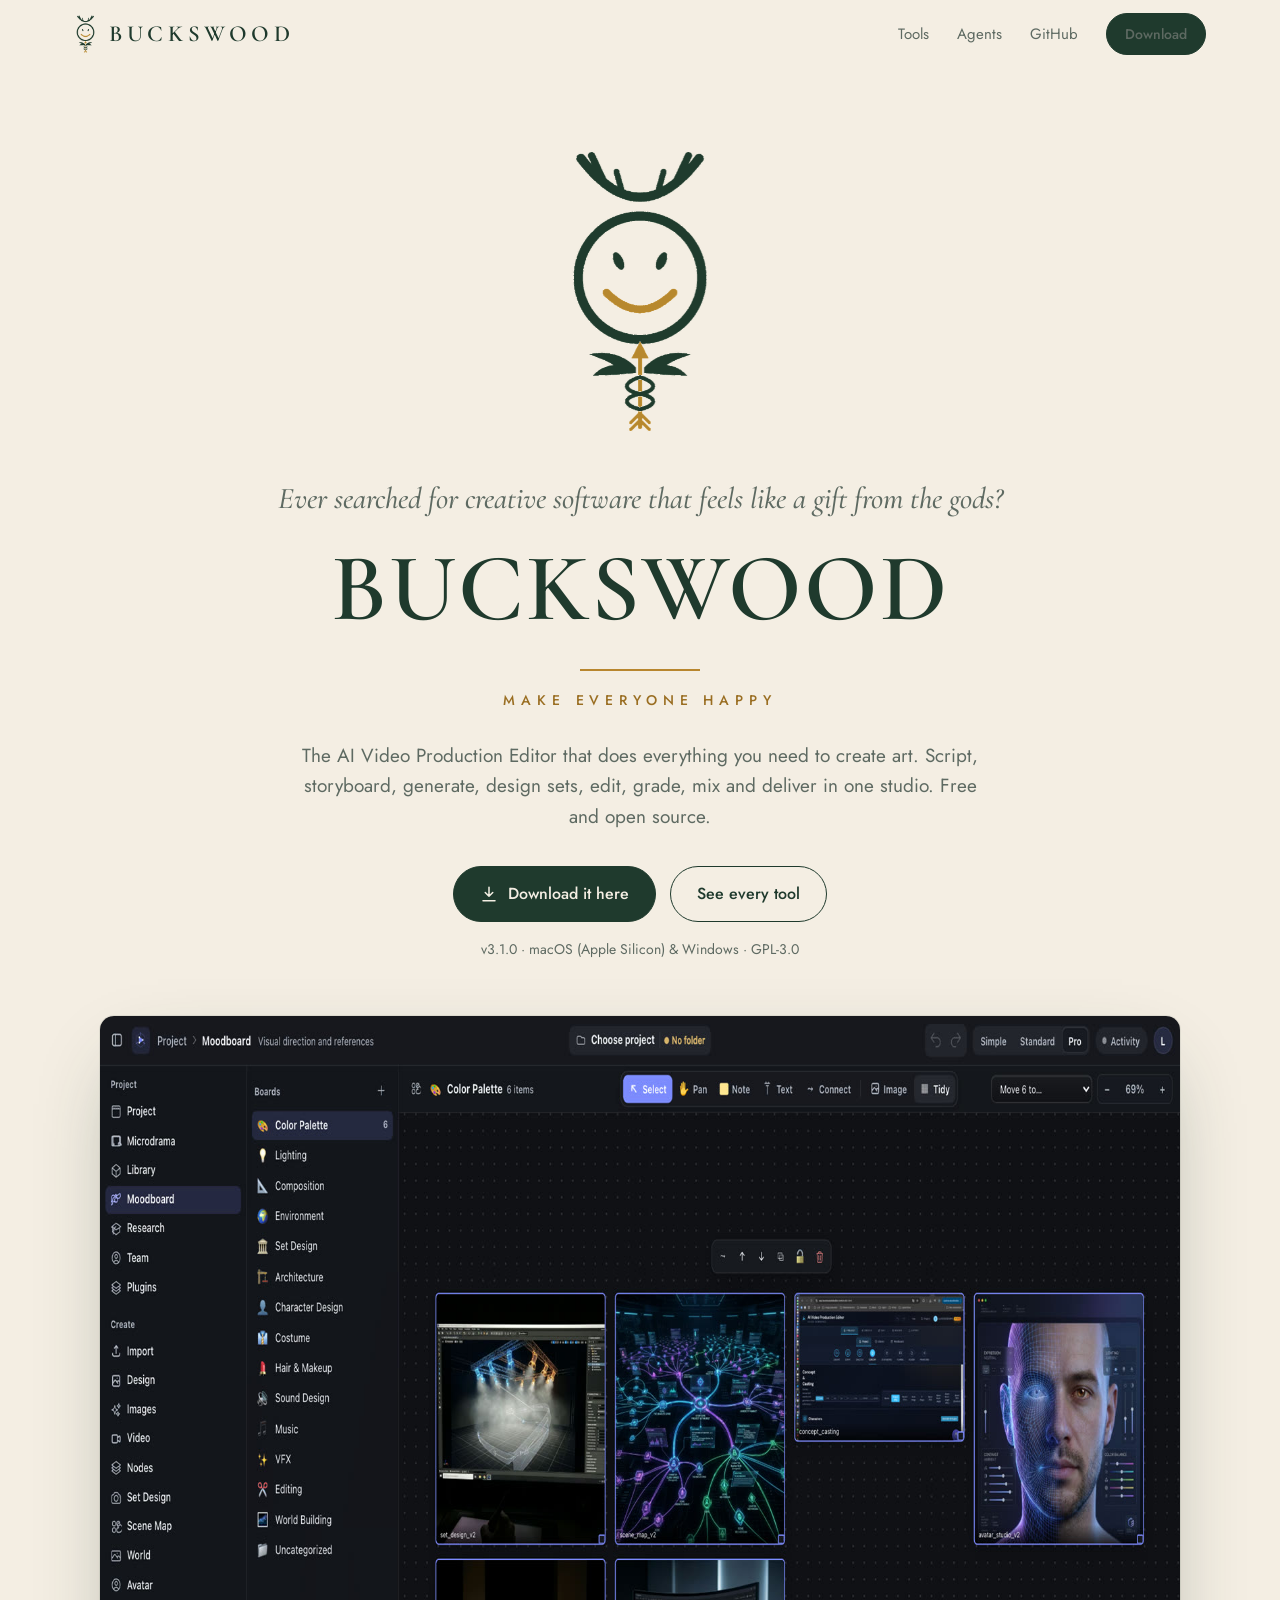
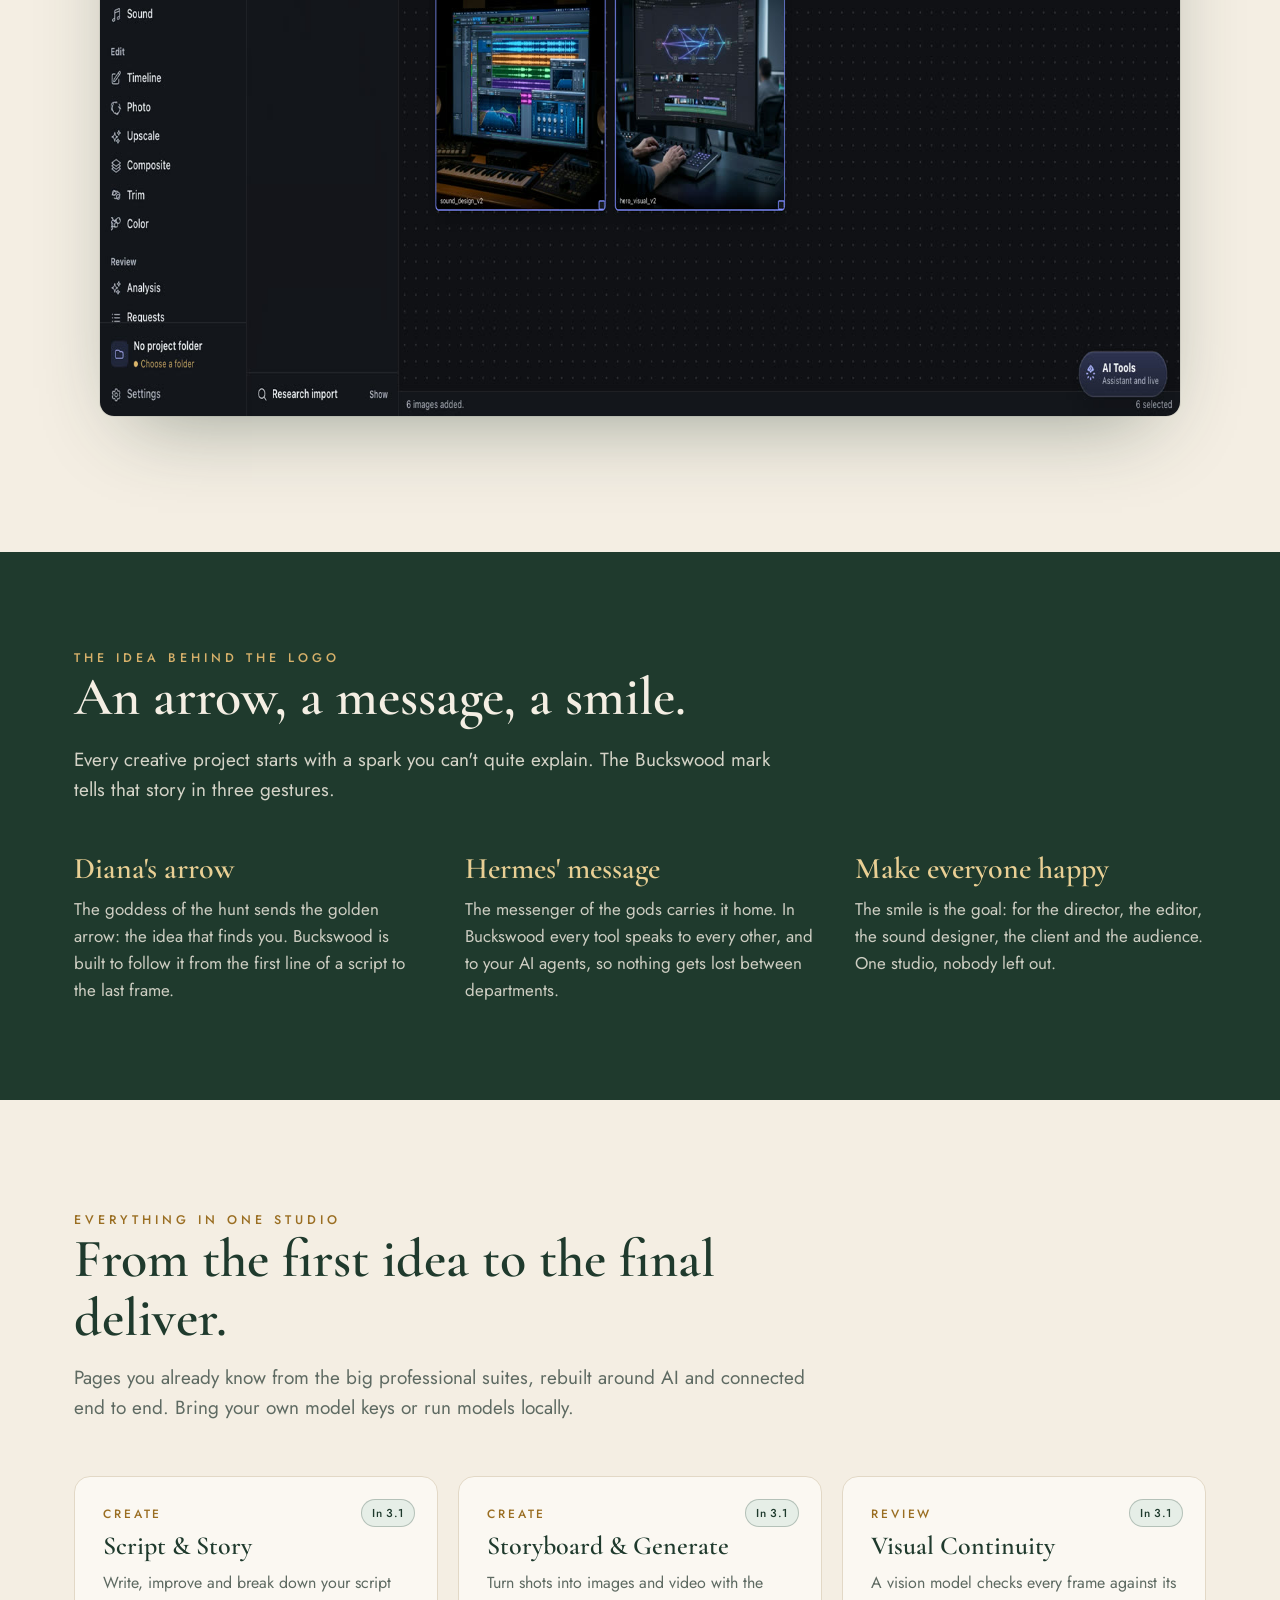
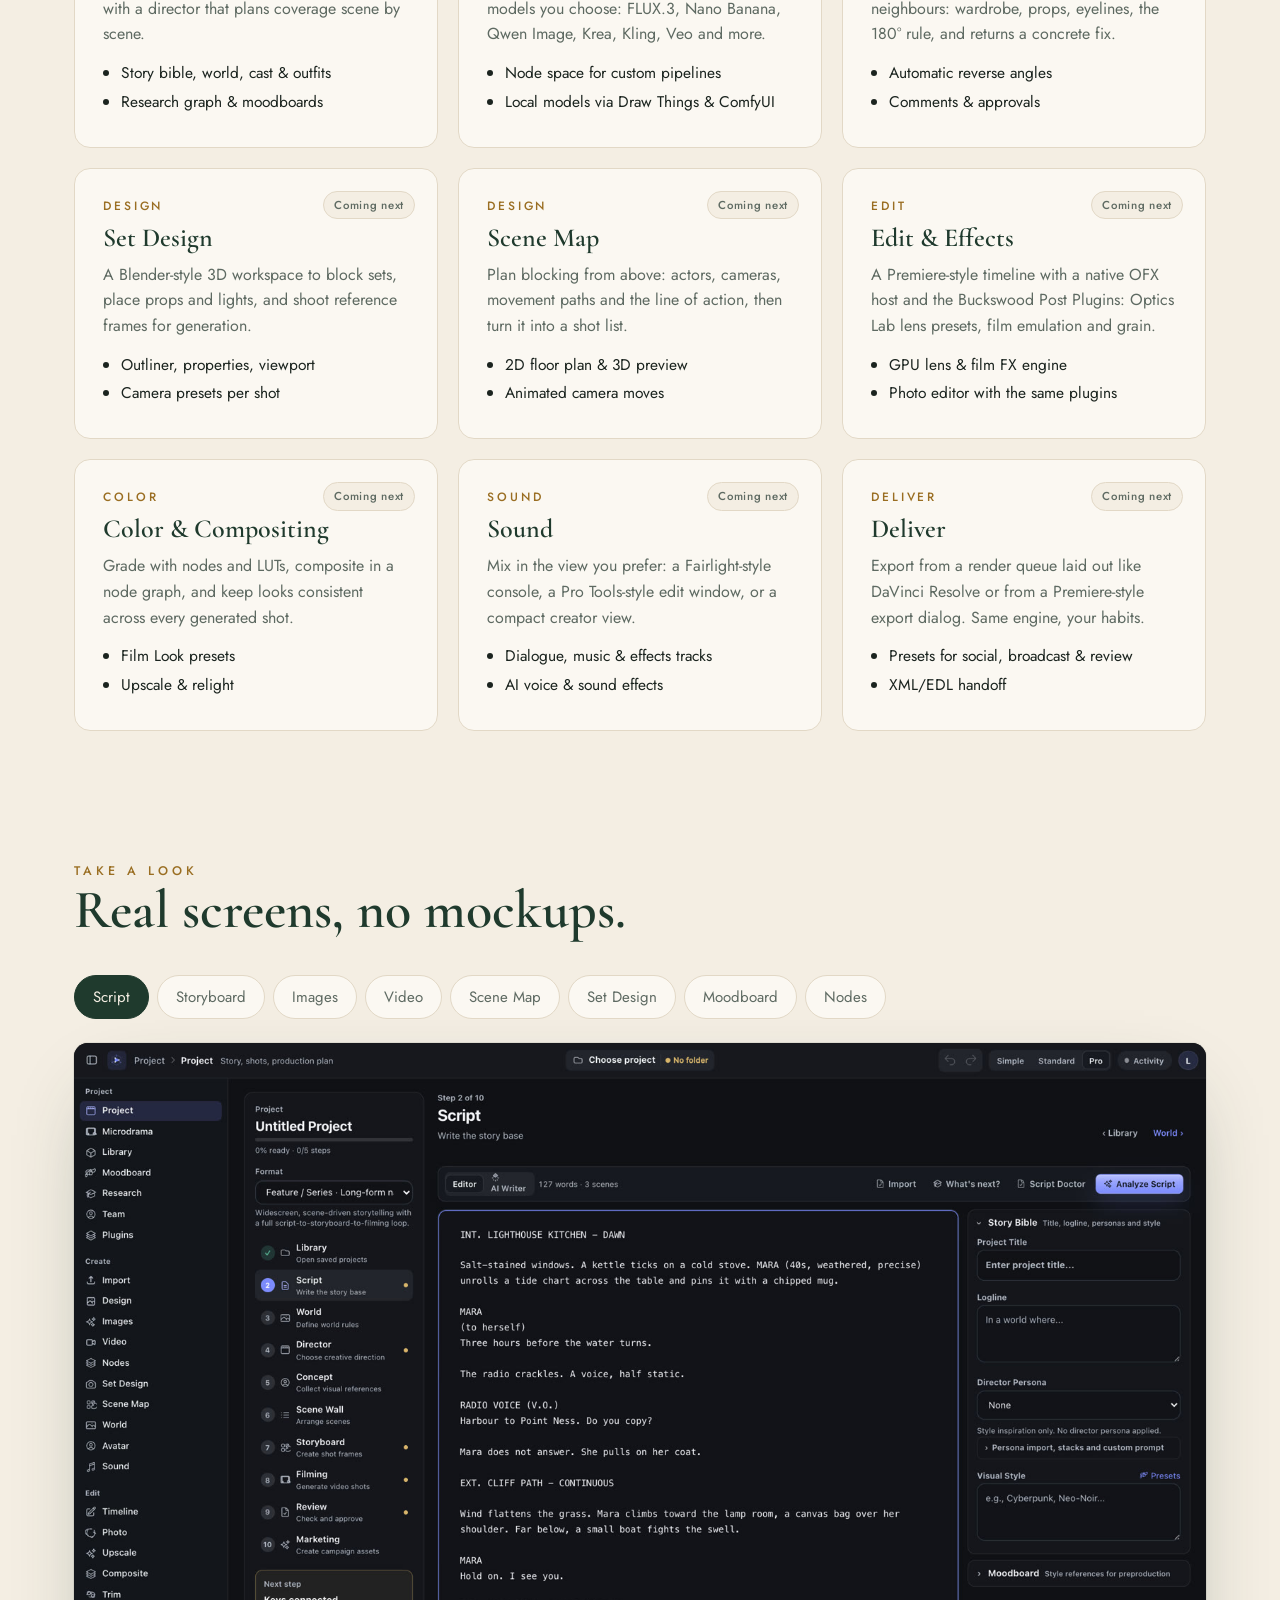
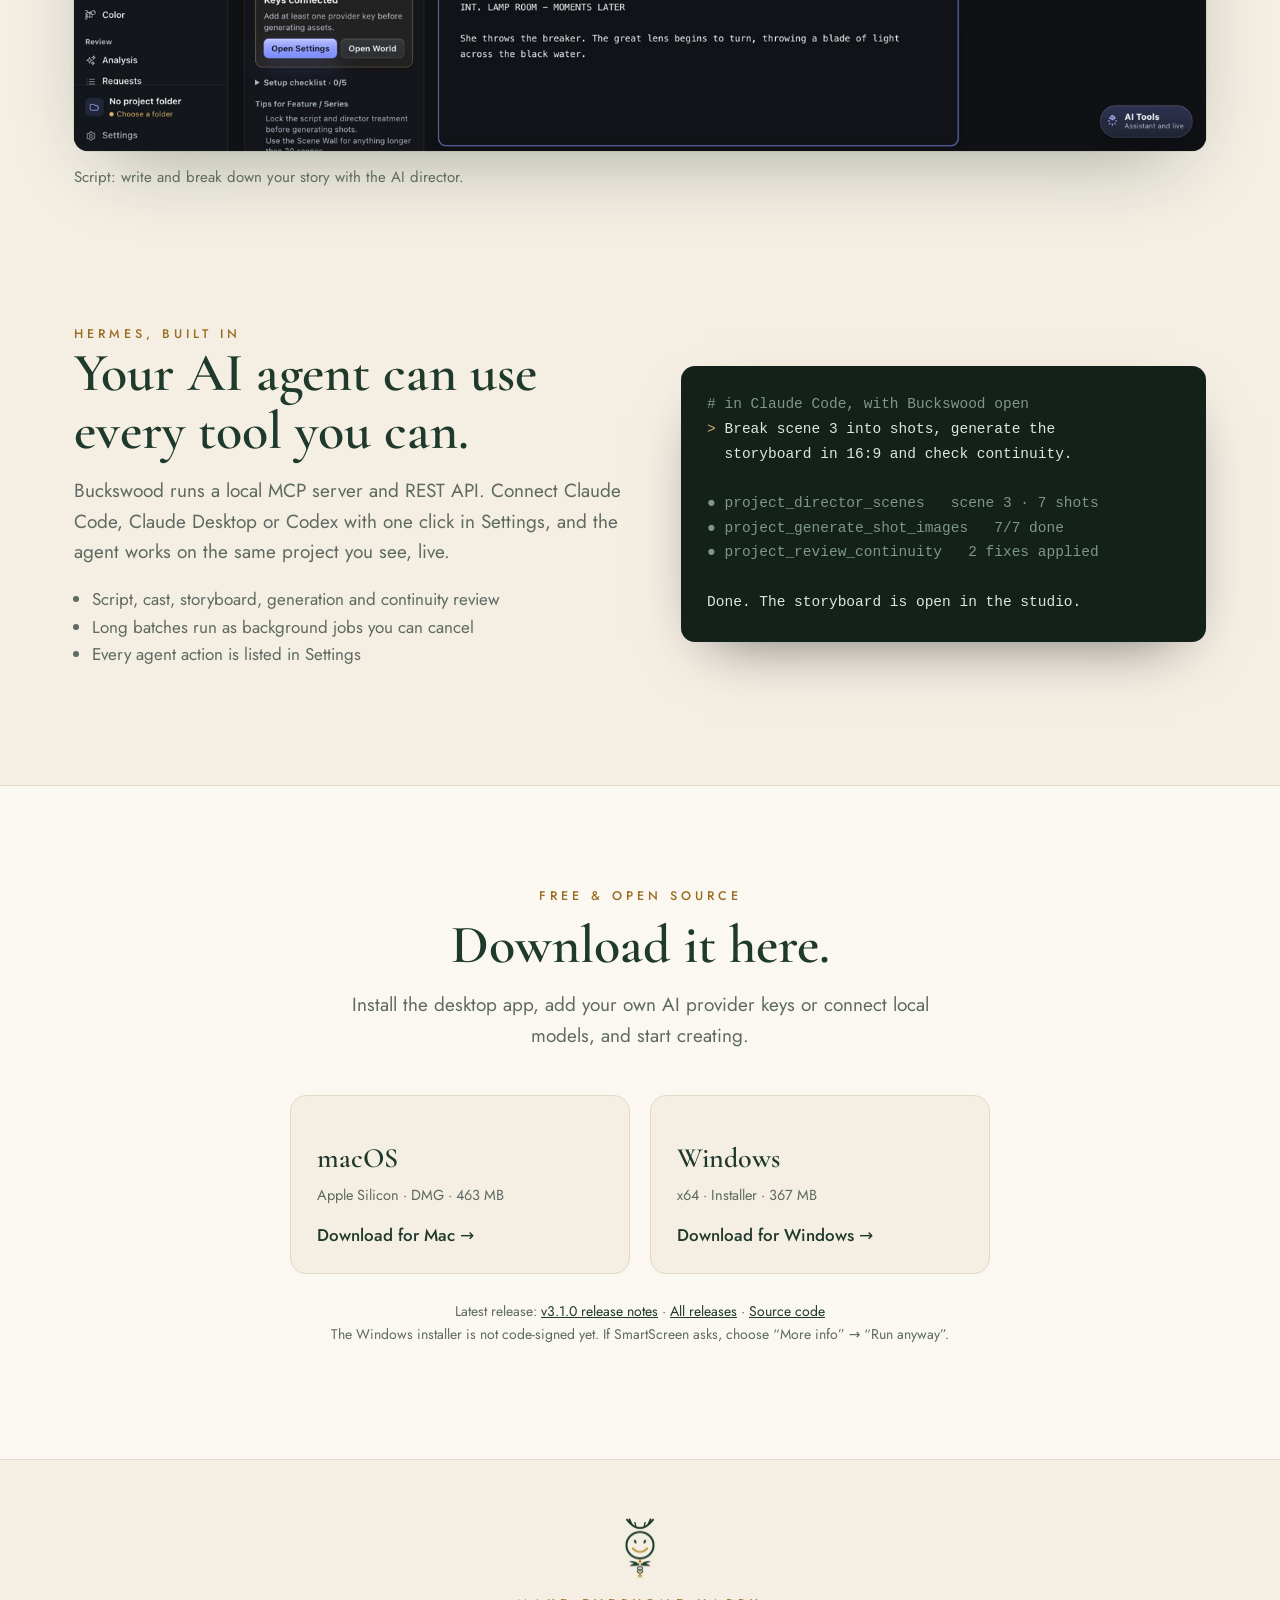
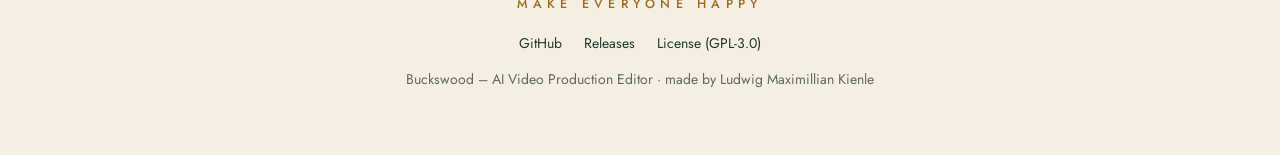
==== index.html @ b18b1f88 "Buckswood landing page Static landing page for Buckswood – AI Video Production Editor with downloads" ====
<!doctype html>
<html lang="en">
<head>
<meta charset="utf-8">
<meta name="viewport" content="width=device-width, initial-scale=1">
<title>Buckswood – AI Video Production Editor</title>
<meta name="description" content="Buckswood is a free, open-source creative studio for AI filmmaking: script, storyboard, generate, design sets, edit, grade, mix and deliver. One goal: make everyone happy.">
<meta name="theme-color" content="#1F3A2D">
<meta property="og:type" content="website">
<meta property="og:url" content="https://buckswood.art/">
<link rel="canonical" href="https://buckswood.art/">
<meta property="og:title" content="Buckswood – the creative software that makes everyone happy">
<meta property="og:description" content="Ever searched for creative software that feels like a gift from the gods? Free & open source for macOS and Windows.">
<meta property="og:image" content="https://buckswood.art/assets/og.jpg">
<meta name="twitter:card" content="summary_large_image">
<link rel="icon" type="image/png" href="assets/mark.png">
<link rel="preconnect" href="https://fonts.googleapis.com">
<link rel="preconnect" href="https://fonts.gstatic.com" crossorigin>
<link href="https://fonts.googleapis.com/css2?family=Cormorant+Garamond:wght@500;600;700&family=Jost:wght@400;500;600&display=swap" rel="stylesheet">
<script type="application/ld+json">
{"@context":"https://schema.org","@type":"SoftwareApplication","name":"Buckswood – AI Video Production Editor","applicationCategory":"MultimediaApplication","operatingSystem":"macOS, Windows","downloadUrl":"https://github.com/LudwigKienle/ai-video-production-editor/releases/latest","codeRepository":"https://github.com/LudwigKienle/ai-video-production-editor","license":"https://www.gnu.org/licenses/gpl-3.0.html","author":{"@type":"Person","name":"Ludwig Maximillian Kienle"},"offers":{"@type":"Offer","price":"0","priceCurrency":"EUR"}}
</script>
<style>
:root{
  --cream:#F4EEE3; --paper:#FBF8F2; --green:#1F3A2D; --green-2:#2C4C3C; --ink:#1B241F;
  --muted:#5E6A62; --gold:#B8862E; --gold-2:#9A6E22; --line:#E2D8C6;
  --serif:"Cormorant Garamond",Georgia,serif; --sans:"Jost",system-ui,sans-serif;
}
*{box-sizing:border-box}
html{scroll-behavior:smooth}
body{margin:0;background:var(--cream);color:var(--ink);font-family:var(--sans);font-size:17px;line-height:1.6;-webkit-font-smoothing:antialiased;overflow-x:hidden}
img{max-width:100%;display:block}
a{color:inherit}
.wrap{max-width:1180px;margin:0 auto;padding:0 24px}
.eyebrow{font-family:var(--sans);font-weight:500;letter-spacing:.32em;text-transform:uppercase;font-size:12.5px;color:var(--gold-2)}
h1,h2,h3{font-family:var(--serif);font-weight:600;color:var(--green);line-height:1.08;margin:0}
h2{font-size:clamp(34px,4.6vw,54px)}
h3{font-size:26px}

/* nav */
nav{position:sticky;top:0;z-index:20;background:rgba(244,238,227,.86);backdrop-filter:saturate(1.2) blur(10px);border-bottom:1px solid transparent;transition:border-color .2s}
nav.scrolled{border-bottom-color:var(--line)}
nav .wrap{display:flex;align-items:center;justify-content:space-between;height:68px}
.brand{display:flex;align-items:center;gap:12px;text-decoration:none}
.brand img{height:40px;width:auto}
.brand span{font-family:var(--serif);font-weight:600;font-size:23px;letter-spacing:.2em;color:var(--green)}
.navlinks{display:flex;gap:28px;align-items:center;font-size:15px}
.navlinks a{text-decoration:none;color:var(--muted)}
.navlinks a:hover{color:var(--green)}
.btn{display:inline-flex;align-items:center;gap:10px;border-radius:999px;padding:14px 26px;font-weight:500;font-size:16px;text-decoration:none;border:1.5px solid var(--green);transition:transform .15s,background .15s,color .15s}
.btn:hover{transform:translateY(-1px)}
.btn-primary{background:var(--green);color:var(--cream)}
.btn-primary:hover{background:var(--green-2)}
.btn-ghost{color:var(--green)}
.btn-ghost:hover{background:var(--green);color:var(--cream)}
.btn-sm{padding:9px 18px;font-size:14px}
.btn svg{width:18px;height:18px}

/* hero */
.hero{text-align:center;padding:72px 0 40px;position:relative}
.hero .mark{height:min(300px,38vh);width:auto;margin:0 auto 34px;opacity:0;animation:rise 1.1s cubic-bezier(.2,.7,.2,1) .1s forwards}
.hero .q{font-family:var(--serif);font-style:italic;font-weight:500;font-size:clamp(22px,2.6vw,30px);color:var(--muted);margin:0 0 14px;opacity:0;animation:rise 1s ease .55s forwards}
.hero h1{font-size:clamp(38px,10.5vw,96px);letter-spacing:.02em;opacity:0;animation:rise 1s ease .8s forwards}
.hero .rule{width:120px;height:2px;background:var(--gold);margin:28px auto 18px;opacity:0;animation:grow .8s ease 1.2s forwards}
.hero .claim{letter-spacing:.42em;font-weight:500;color:var(--gold-2);font-size:14px;opacity:0;animation:rise .8s ease 1.3s forwards}
.hero .lede{max-width:680px;margin:30px auto 0;color:var(--muted);font-size:19px;opacity:0;animation:rise .8s ease 1.45s forwards}
.cta{display:flex;flex-wrap:wrap;gap:14px;justify-content:center;margin-top:34px;opacity:0;animation:rise .8s ease 1.6s forwards}
.meta{margin-top:16px;font-size:14px;color:var(--muted);opacity:0;animation:rise .8s ease 1.7s forwards}
@keyframes rise{from{opacity:0;transform:translateY(14px)}to{opacity:1;transform:none}}
@keyframes grow{from{opacity:0;transform:scaleX(0)}to{opacity:1;transform:none}}
@media (prefers-reduced-motion:reduce){*{animation:none!important;opacity:1!important;transition:none!important}}

.shot{margin:56px auto 0;max-width:1080px;border-radius:14px;overflow:hidden;box-shadow:0 30px 80px -30px rgba(31,58,45,.45),0 0 0 1px rgba(31,58,45,.08)}

/* myth */
.myth{background:var(--green);color:var(--cream);padding:96px 0;margin-top:96px}
.myth h2{color:var(--cream)}
.myth .eyebrow{color:#D6B06A}
.myth-grid{display:grid;grid-template-columns:repeat(3,1fr);gap:40px;margin-top:48px}
.myth-grid h3{color:#E9CF94;font-size:30px;margin-bottom:10px}
.myth-grid p{color:rgba(244,238,227,.82);margin:0}
.myth-intro{max-width:720px;color:rgba(244,238,227,.85);font-size:19px;margin-top:18px}

/* tools */
section{scroll-margin-top:80px}
.tools{padding:110px 0 40px}
.sec-head{max-width:760px}
.sec-head p{color:var(--muted);font-size:19px;margin:16px 0 0}
.grid{display:grid;grid-template-columns:repeat(3,1fr);gap:20px;margin-top:52px}
.card{background:var(--paper);border:1px solid var(--line);border-radius:16px;padding:28px;position:relative;transition:transform .2s,box-shadow .2s}
.card:hover{transform:translateY(-3px);box-shadow:0 18px 40px -24px rgba(31,58,45,.4)}
.card .stage{font-size:12px;letter-spacing:.24em;text-transform:uppercase;color:var(--gold-2);font-weight:500}
.card h3{margin:8px 0 10px}
.card p{margin:0;color:var(--muted);font-size:16px}
.card ul{margin:14px 0 0;padding-left:18px;color:var(--ink);font-size:15.5px}
.card li{margin:4px 0}
.chip{position:absolute;top:22px;right:22px;font-size:11.5px;font-weight:500;letter-spacing:.06em;padding:4px 10px;border-radius:999px;border:1px solid var(--line);color:var(--muted);background:var(--cream)}
.chip.live{border-color:rgba(31,58,45,.25);color:var(--green);background:#E6EEE7}

/* gallery */
.gallery{padding:90px 0 20px}
.tabs{display:flex;flex-wrap:wrap;gap:8px;margin-top:36px}
.tab{font:inherit;font-size:15px;padding:9px 18px;border-radius:999px;border:1px solid var(--line);background:var(--paper);color:var(--muted);cursor:pointer}
.tab[aria-selected=true]{background:var(--green);border-color:var(--green);color:var(--cream)}
.viewer{margin-top:24px;border-radius:14px;overflow:hidden;box-shadow:0 30px 80px -34px rgba(31,58,45,.45),0 0 0 1px rgba(31,58,45,.08);background:#111;aspect-ratio:16/10}
.viewer img{width:100%;height:100%;object-fit:cover;transition:opacity .25s}
.caption{margin-top:14px;color:var(--muted);font-size:15px}

/* agents */
.agents{padding:100px 0}
.agents .wrap{display:grid;grid-template-columns:1.05fr 1fr;gap:56px;align-items:center}
.term{background:#14211A;color:#DCE7DE;border-radius:14px;padding:26px 26px 28px;font:14.5px/1.7 ui-monospace,SFMono-Regular,Menlo,monospace;box-shadow:0 24px 60px -30px rgba(0,0,0,.6);overflow-x:auto}
.term .p{color:#D6B06A}
.term .c{color:#7E9786}
.agents ul{padding-left:18px;color:var(--muted)}

/* download */
.download{background:var(--paper);border-top:1px solid var(--line);border-bottom:1px solid var(--line);padding:100px 0;text-align:center}
.download h2{margin-top:10px}
.download .sub{color:var(--muted);font-size:19px;max-width:640px;margin:16px auto 0}
.dl-grid{display:grid;grid-template-columns:repeat(2,minmax(0,340px));gap:20px;justify-content:center;margin-top:44px}
.dl{display:block;text-align:left;text-decoration:none;background:var(--cream);border:1.5px solid var(--line);border-radius:16px;padding:24px 26px;transition:border-color .15s,transform .15s}
.dl:hover{border-color:var(--green);transform:translateY(-2px)}
.dl.recommended{border-color:var(--green);box-shadow:0 0 0 3px rgba(31,58,45,.08)}
.dl .os{font-family:var(--serif);font-size:28px;font-weight:600;color:var(--green)}
.dl .det{color:var(--muted);font-size:14.5px;margin-top:2px}
.dl .go{margin-top:16px;display:inline-flex;align-items:center;gap:8px;color:var(--green);font-weight:500}
.dl .rec{font-size:11.5px;letter-spacing:.2em;text-transform:uppercase;color:var(--gold-2);font-weight:500;height:16px}
.fine{margin-top:26px;font-size:14px;color:var(--muted)}
.fine a{color:var(--green)}

footer{padding:56px 0 64px;text-align:center;color:var(--muted);font-size:14px}
footer img{height:64px;width:auto;margin:0 auto 14px}
footer .claim{letter-spacing:.42em;font-size:12.5px;color:var(--gold-2);font-weight:500;margin-bottom:18px}
footer nav{position:static;background:none;backdrop-filter:none;border:0}
footer .links{display:flex;gap:22px;justify-content:center;flex-wrap:wrap;margin-bottom:14px}
footer .links a{color:var(--green);text-decoration:none}

@media (max-width:900px){
  .grid,.myth-grid{grid-template-columns:1fr 1fr}
  .agents .wrap{grid-template-columns:1fr}
}
@media (max-width:640px){
  .wrap{padding:0 16px}
  .navlinks a:not(.btn){display:none}
  .brand span{font-size:17px;letter-spacing:.14em}
  .brand img{height:34px}
  .hero h1{letter-spacing:0}
  .shot{margin-top:40px}
  .grid,.myth-grid,.dl-grid{grid-template-columns:1fr}
  .hero{padding-top:44px}
  .hero .claim{letter-spacing:.28em;font-size:12px}
  .myth,.tools,.agents,.download{padding-top:72px;padding-bottom:72px}
}
</style>
</head>
<body>

<nav id="top">
  <div class="wrap">
    <a class="brand" href="#"><img src="assets/mark.png" alt=""><span>BUCKSWOOD</span></a>
    <div class="navlinks">
      <a href="#tools">Tools</a>
      <a href="#agents">Agents</a>
      <a href="https://github.com/LudwigKienle/ai-video-production-editor">GitHub</a>
      <a class="btn btn-primary btn-sm" href="#download">Download</a>
    </div>
  </div>
</nav>

<header class="hero wrap">
  <img class="mark" src="assets/mark.png" alt="Buckswood logo: antlers, a smiling face and a golden arrow">
  <p class="q">Ever searched for creative software that feels like a gift from the gods?</p>
  <h1>BUCKSWOOD</h1>
  <div class="rule"></div>
  <div class="claim">MAKE EVERYONE HAPPY</div>
  <p class="lede">The AI Video Production Editor that does everything you need to create art. Script, storyboard, generate, design sets, edit, grade, mix and deliver in one studio. Free and open source.</p>
  <div class="cta">
    <a class="btn btn-primary" href="#download" data-primary-dl>
      <svg viewBox="0 0 24 24" fill="none" stroke="currentColor" stroke-width="2" stroke-linecap="round" stroke-linejoin="round"><path d="M12 3v12m0 0l-5-5m5 5l5-5M4 21h16"/></svg>
      <span>Download it here</span>
    </a>
    <a class="btn btn-ghost" href="#tools">See every tool</a>
  </div>
  <div class="meta"><span data-version>v3.1.0</span> · macOS (Apple Silicon) &amp; Windows · GPL-3.0</div>
  <div class="shot"><img src="assets/studio-moodboard.jpg" alt="The Buckswood moodboard workspace" width="1600" height="1000"></div>
</header>

<section class="myth">
  <div class="wrap">
    <div class="eyebrow">The idea behind the logo</div>
    <h2>An arrow, a message, a smile.</h2>
    <p class="myth-intro">Every creative project starts with a spark you can't quite explain. The Buckswood mark tells that story in three gestures.</p>
    <div class="myth-grid">
      <div><h3>Diana's arrow</h3><p>The goddess of the hunt sends the golden arrow: the idea that finds you. Buckswood is built to follow it from the first line of a script to the last frame.</p></div>
      <div><h3>Hermes' message</h3><p>The messenger of the gods carries it home. In Buckswood every tool speaks to every other, and to your AI agents, so nothing gets lost between departments.</p></div>
      <div><h3>Make everyone happy</h3><p>The smile is the goal: for the director, the editor, the sound designer, the client and the audience. One studio, nobody left out.</p></div>
    </div>
  </div>
</section>

<section class="tools" id="tools">
  <div class="wrap">
    <div class="sec-head">
      <div class="eyebrow">Everything in one studio</div>
      <h2>From the first idea to the final deliver.</h2>
      <p>Pages you already know from the big professional suites, rebuilt around AI and connected end to end. Bring your own model keys or run models locally.</p>
    </div>
    <div class="grid">
      <article class="card"><span class="chip live">In 3.1</span>
        <div class="stage">Create</div><h3>Script &amp; Story</h3>
        <p>Write, improve and break down your script with a director that plans coverage scene by scene.</p>
        <ul><li>Story bible, world, cast &amp; outfits</li><li>Research graph &amp; moodboards</li></ul></article>
      <article class="card"><span class="chip live">In 3.1</span>
        <div class="stage">Create</div><h3>Storyboard &amp; Generate</h3>
        <p>Turn shots into images and video with the models you choose: FLUX.3, Nano Banana, Qwen Image, Krea, Kling, Veo and more.</p>
        <ul><li>Node space for custom pipelines</li><li>Local models via Draw Things &amp; ComfyUI</li></ul></article>
      <article class="card"><span class="chip live">In 3.1</span>
        <div class="stage">Review</div><h3>Visual Continuity</h3>
        <p>A vision model checks every frame against its neighbours: wardrobe, props, eyelines, the 180° rule, and returns a concrete fix.</p>
        <ul><li>Automatic reverse angles</li><li>Comments &amp; approvals</li></ul></article>
      <article class="card"><span class="chip">Coming next</span>
        <div class="stage">Design</div><h3>Set Design</h3>
        <p>A Blender-style 3D workspace to block sets, place props and lights, and shoot reference frames for generation.</p>
        <ul><li>Outliner, properties, viewport</li><li>Camera presets per shot</li></ul></article>
      <article class="card"><span class="chip">Coming next</span>
        <div class="stage">Design</div><h3>Scene Map</h3>
        <p>Plan blocking from above: actors, cameras, movement paths and the line of action, then turn it into a shot list.</p>
        <ul><li>2D floor plan &amp; 3D preview</li><li>Animated camera moves</li></ul></article>
      <article class="card"><span class="chip">Coming next</span>
        <div class="stage">Edit</div><h3>Edit &amp; Effects</h3>
        <p>A Premiere-style timeline with a native OFX host and the Buckswood Post Plugins: Optics Lab lens presets, film emulation and grain.</p>
        <ul><li>GPU lens &amp; film FX engine</li><li>Photo editor with the same plugins</li></ul></article>
      <article class="card"><span class="chip">Coming next</span>
        <div class="stage">Color</div><h3>Color &amp; Compositing</h3>
        <p>Grade with nodes and LUTs, composite in a node graph, and keep looks consistent across every generated shot.</p>
        <ul><li>Film Look presets</li><li>Upscale &amp; relight</li></ul></article>
      <article class="card"><span class="chip">Coming next</span>
        <div class="stage">Sound</div><h3>Sound</h3>
        <p>Mix in the view you prefer: a Fairlight-style console, a Pro Tools-style edit window, or a compact creator view.</p>
        <ul><li>Dialogue, music &amp; effects tracks</li><li>AI voice &amp; sound effects</li></ul></article>
      <article class="card"><span class="chip">Coming next</span>
        <div class="stage">Deliver</div><h3>Deliver</h3>
        <p>Export from a render queue laid out like DaVinci Resolve or from a Premiere-style export dialog. Same engine, your habits.</p>
        <ul><li>Presets for social, broadcast &amp; review</li><li>XML/EDL handoff</li></ul></article>
    </div>
  </div>
</section>

<section class="gallery">
  <div class="wrap">
    <div class="sec-head">
      <div class="eyebrow">Take a look</div>
      <h2>Real screens, no mockups.</h2>
    </div>
    <div class="tabs" role="tablist">
      <button class="tab" role="tab" aria-selected="true" data-img="studio-script" data-cap="Script: write and break down your story with the AI director.">Script</button>
      <button class="tab" role="tab" aria-selected="false" data-img="studio-storyboard" data-cap="Storyboard: every shot with its prompt, references and status.">Storyboard</button>
      <button class="tab" role="tab" aria-selected="false" data-img="studio-image-gen" data-cap="Image generation with your choice of model.">Images</button>
      <button class="tab" role="tab" aria-selected="false" data-img="studio-video-gen" data-cap="Video generation from storyboard frames.">Video</button>
      <button class="tab" role="tab" aria-selected="false" data-img="studio-scene-map-3d" data-cap="Scene Map: blocking, cameras and movement in 3D.">Scene Map</button>
      <button class="tab" role="tab" aria-selected="false" data-img="studio-set-design" data-cap="Set Design: build the location before you generate it.">Set Design</button>
      <button class="tab" role="tab" aria-selected="false" data-img="studio-moodboard" data-cap="Moodboard: collect and research the look.">Moodboard</button>
      <button class="tab" role="tab" aria-selected="false" data-img="studio-node-space-text-to-image" data-cap="Node space: build your own generation pipelines.">Nodes</button>
    </div>
    <div class="viewer"><img id="viewer" src="assets/studio-script.jpg" alt="Buckswood screen" width="1600" height="1000"></div>
    <p class="caption" id="caption">Script: write and break down your story with the AI director.</p>
  </div>
</section>

<section class="agents" id="agents">
  <div class="wrap">
    <div>
      <div class="eyebrow">Hermes, built in</div>
      <h2>Your AI agent can use every tool you can.</h2>
      <p class="sec-head" style="color:var(--muted);font-size:19px;margin-top:16px">Buckswood runs a local MCP server and REST API. Connect Claude Code, Claude Desktop or Codex with one click in Settings, and the agent works on the same project you see, live.</p>
      <ul>
        <li>Script, cast, storyboard, generation and continuity review</li>
        <li>Long batches run as background jobs you can cancel</li>
        <li>Every agent action is listed in Settings</li>
      </ul>
    </div>
    <pre class="term"><span class="c"># in Claude Code, with Buckswood open</span>
<span class="p">&gt;</span> Break scene 3 into shots, generate the
  storyboard in 16:9 and check continuity.

<span class="c">● project_director_scenes   scene 3 · 7 shots</span>
<span class="c">● project_generate_shot_images   7/7 done</span>
<span class="c">● project_review_continuity   2 fixes applied</span>

Done. The storyboard is open in the studio.</pre>
  </div>
</section>

<section class="download" id="download">
  <div class="wrap">
    <div class="eyebrow">Free &amp; open source</div>
    <h2>Download it here.</h2>
    <p class="sub">Install the desktop app, add your own AI provider keys or connect local models, and start creating.</p>
    <div class="dl-grid">
      <a class="dl" id="dl-mac" href="https://github.com/LudwigKienle/ai-video-production-editor/releases/latest/download/AI-Video-Production-Editor-macOS-arm64.dmg">
        <div class="rec"></div>
        <div class="os">macOS</div>
        <div class="det">Apple Silicon · DMG · <span data-size="mac">463 MB</span></div>
        <div class="go">Download for Mac →</div>
      </a>
      <a class="dl" id="dl-win" href="https://github.com/LudwigKienle/ai-video-production-editor/releases/latest/download/AI-Video-Production-Editor-Setup-Windows-x64.exe">
        <div class="rec"></div>
        <div class="os">Windows</div>
        <div class="det">x64 · Installer · <span data-size="win">367 MB</span></div>
        <div class="go">Download for Windows →</div>
      </a>
    </div>
    <p class="fine">Latest release: <a data-release-link href="https://github.com/LudwigKienle/ai-video-production-editor/releases/latest"><span data-version>v3.1.0</span> release notes</a> · <a href="https://github.com/LudwigKienle/ai-video-production-editor/releases">All releases</a> · <a href="https://github.com/LudwigKienle/ai-video-production-editor">Source code</a><br>
    The Windows installer is not code-signed yet. If SmartScreen asks, choose “More info” → “Run anyway”.</p>
  </div>
</section>

<footer>
  <div class="wrap">
    <img src="assets/mark.png" alt="">
    <div class="claim">MAKE EVERYONE HAPPY</div>
    <div class="links">
      <a href="https://github.com/LudwigKienle/ai-video-production-editor">GitHub</a>
      <a href="https://github.com/LudwigKienle/ai-video-production-editor/releases">Releases</a>
      <a href="https://github.com/LudwigKienle/ai-video-production-editor/blob/main/LICENSE">License (GPL-3.0)</a>
    </div>
    <div>Buckswood – AI Video Production Editor · made by Ludwig Maximillian Kienle</div>
  </div>
</footer>

<script>
(function(){
  var REPO='LudwigKienle/ai-video-production-editor';
  var nav=document.getElementById('top');
  addEventListener('scroll',function(){nav.classList.toggle('scrolled',scrollY>8)},{passive:true});

  // gallery tabs
  var viewer=document.getElementById('viewer'),cap=document.getElementById('caption');
  document.querySelectorAll('.tab').forEach(function(t){
    t.addEventListener('click',function(){
      document.querySelectorAll('.tab').forEach(function(o){o.setAttribute('aria-selected',o===t)});
      viewer.style.opacity=0;
      setTimeout(function(){viewer.src='assets/'+t.dataset.img+'.jpg';cap.textContent=t.dataset.cap;},180);
    });
  });
  viewer.addEventListener('load',function(){viewer.style.opacity=1});

  // recommend the right installer
  var ua=navigator.userAgent||'',plat=(navigator.userAgentData&&navigator.userAgentData.platform)||navigator.platform||'';
  var os=/win/i.test(plat)||/Windows/.test(ua)?'win':(/mac/i.test(plat)||/Mac OS X/.test(ua)?'mac':null);
  if(os){
    var card=document.getElementById('dl-'+os);
    card.classList.add('recommended');
    card.querySelector('.rec').textContent='Recommended for you';
    var primary=document.querySelector('[data-primary-dl]');
    primary.href=card.href;
    primary.querySelector('span').textContent='Download it here · '+(os==='mac'?'macOS':'Windows');
  }

  // live version and sizes from GitHub Releases
  fetch('https://api.github.com/repos/'+REPO+'/releases/latest').then(function(r){return r.ok?r.json():null}).then(function(rel){
    if(!rel||!rel.tag_name)return;
    document.querySelectorAll('[data-version]').forEach(function(e){e.textContent=rel.tag_name});
    document.querySelector('[data-release-link]').href=rel.html_url;
    (rel.assets||[]).forEach(function(a){
      var key=/macOS-arm64\.dmg$/.test(a.name)?'mac':(/Setup-Windows-x64\.exe$/.test(a.name)?'win':null);
      if(key){var el=document.querySelector('[data-size="'+key+'"]');if(el)el.textContent=Math.round(a.size/1e6)+' MB';}
    });
  }).catch(function(){});
})();
</script>
</body>
</html>
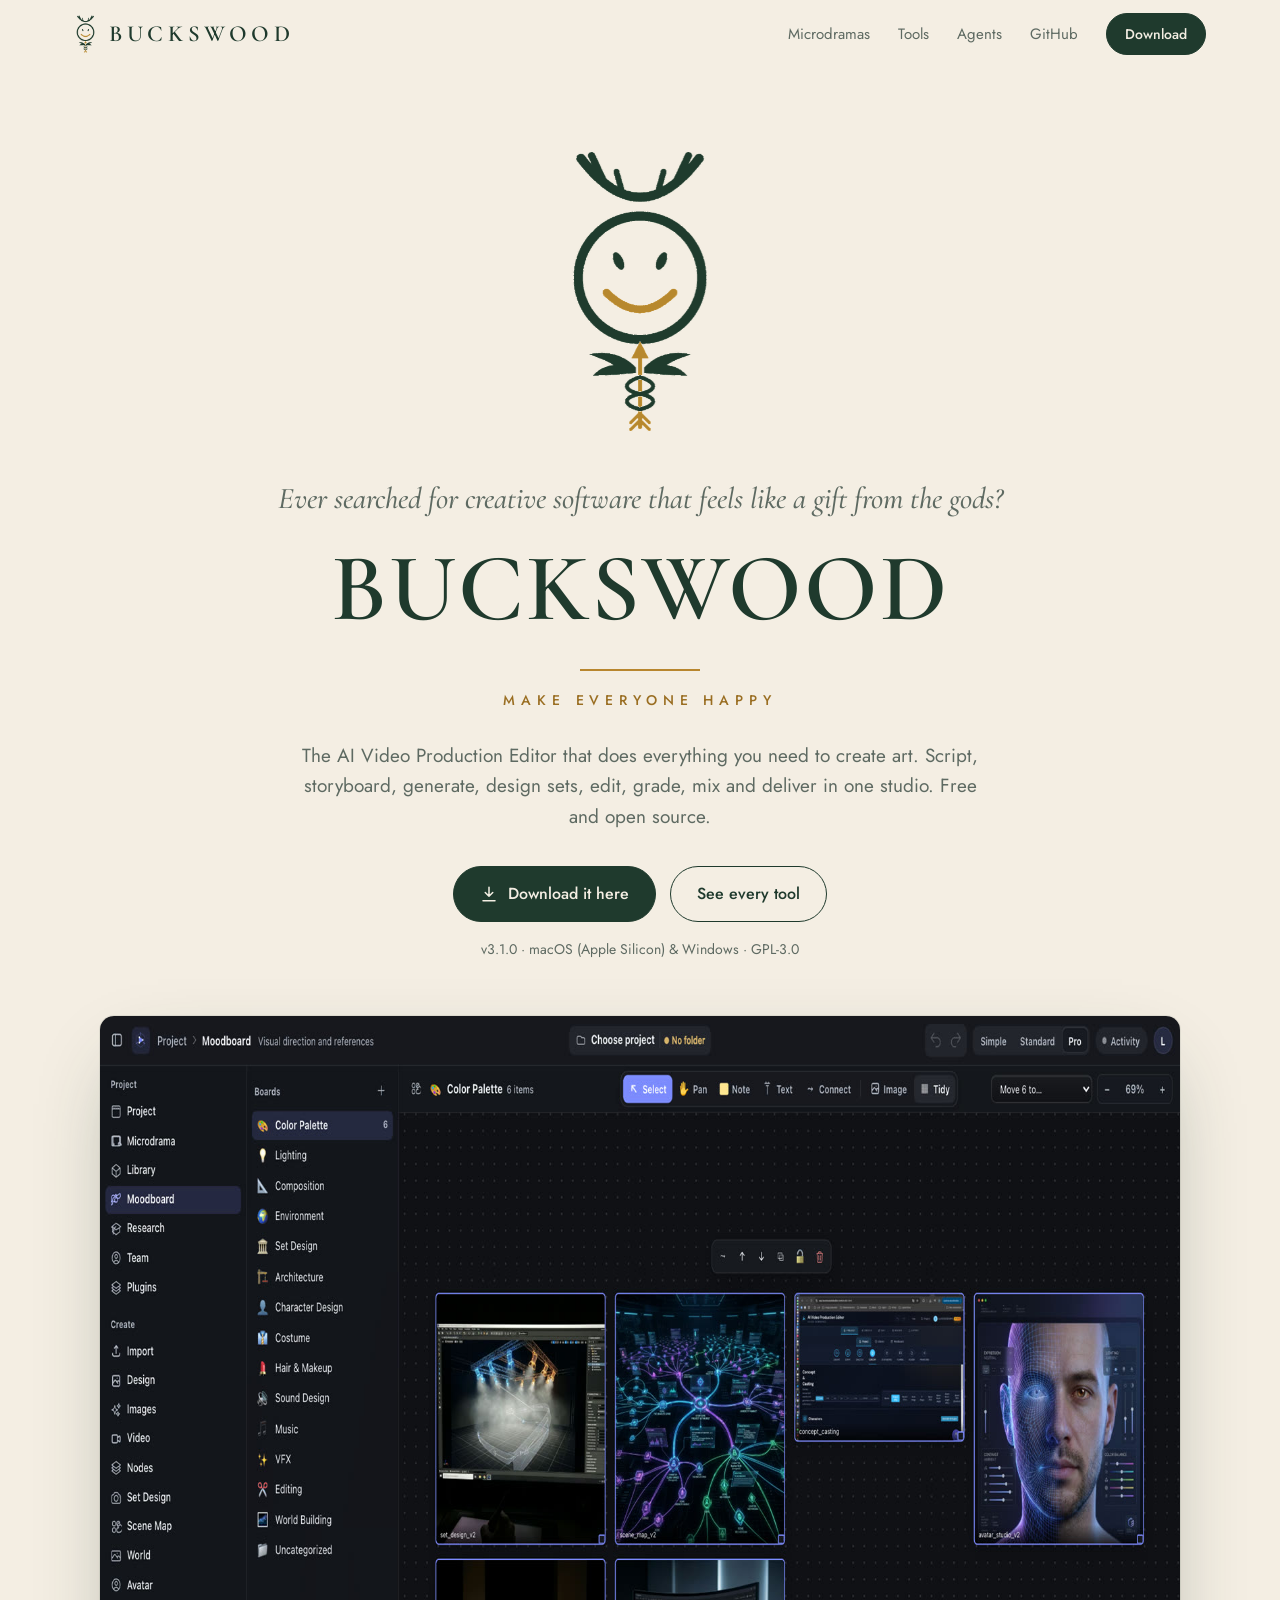
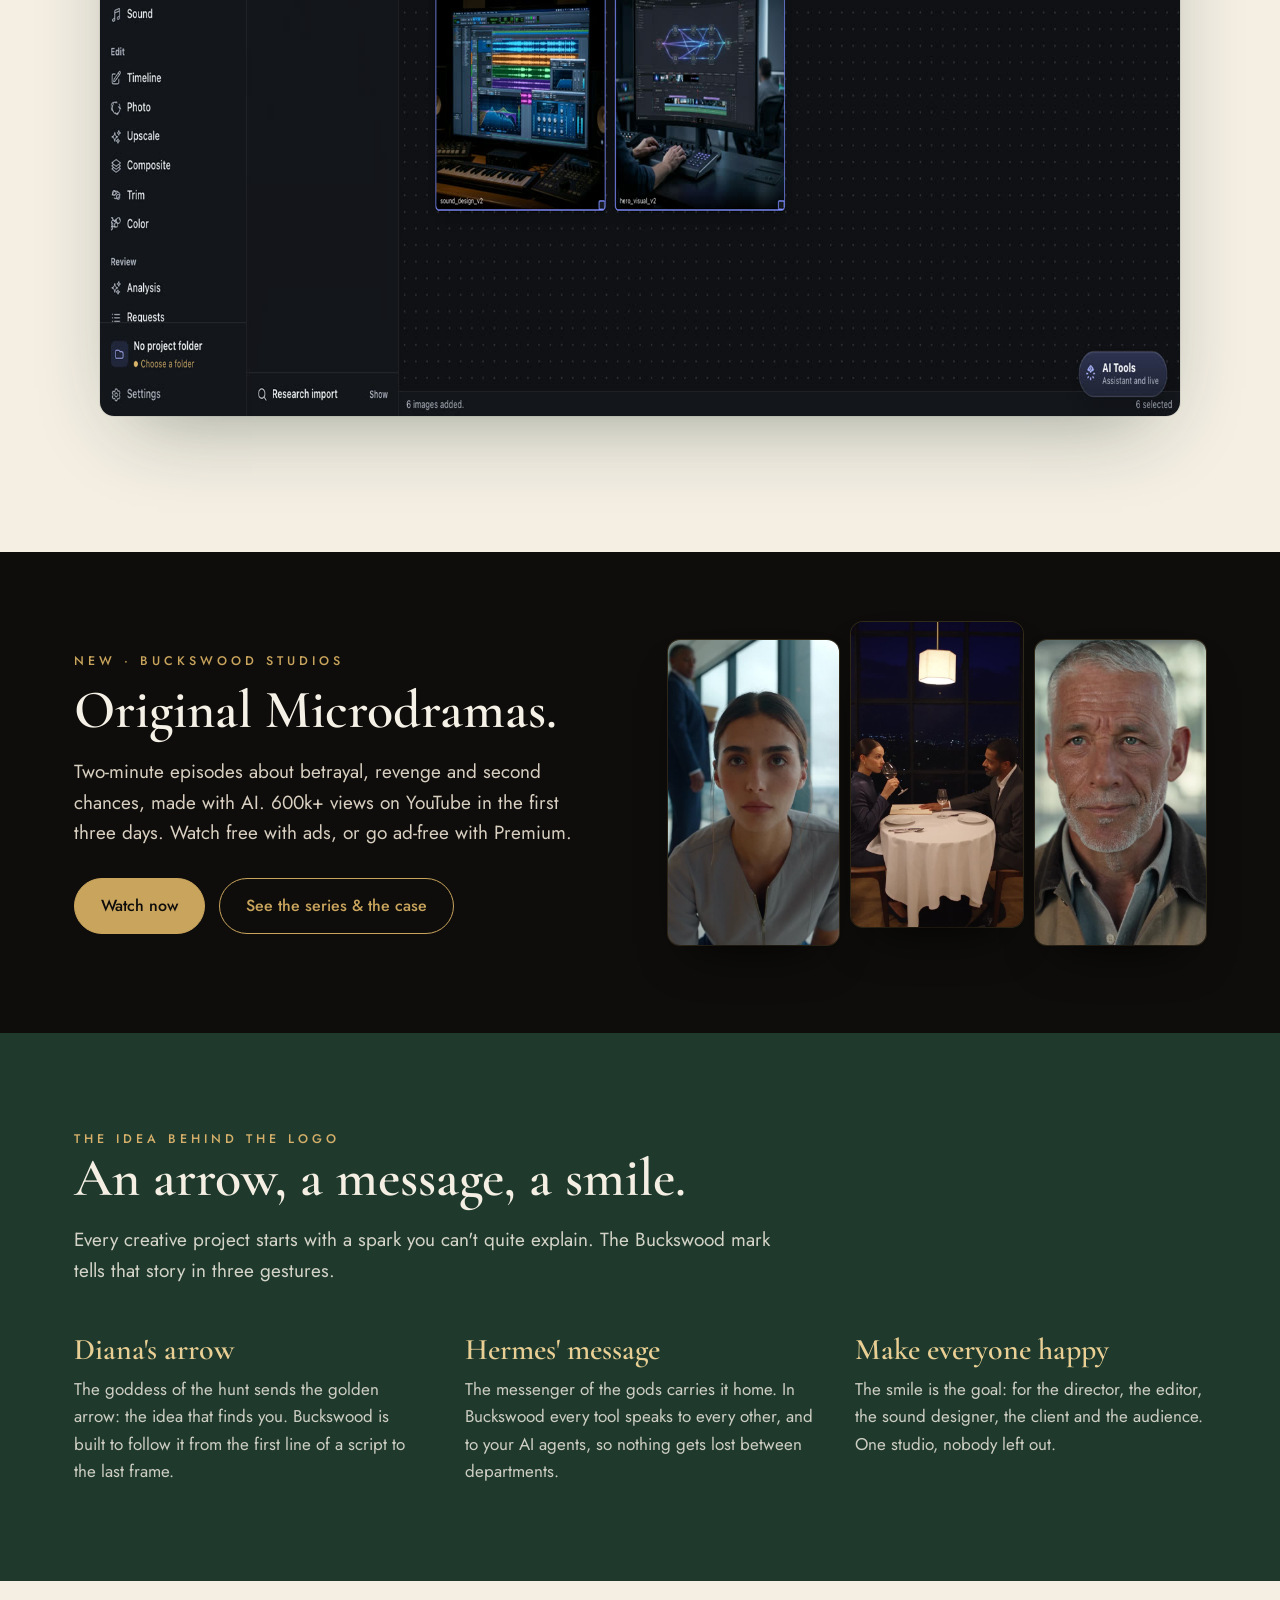
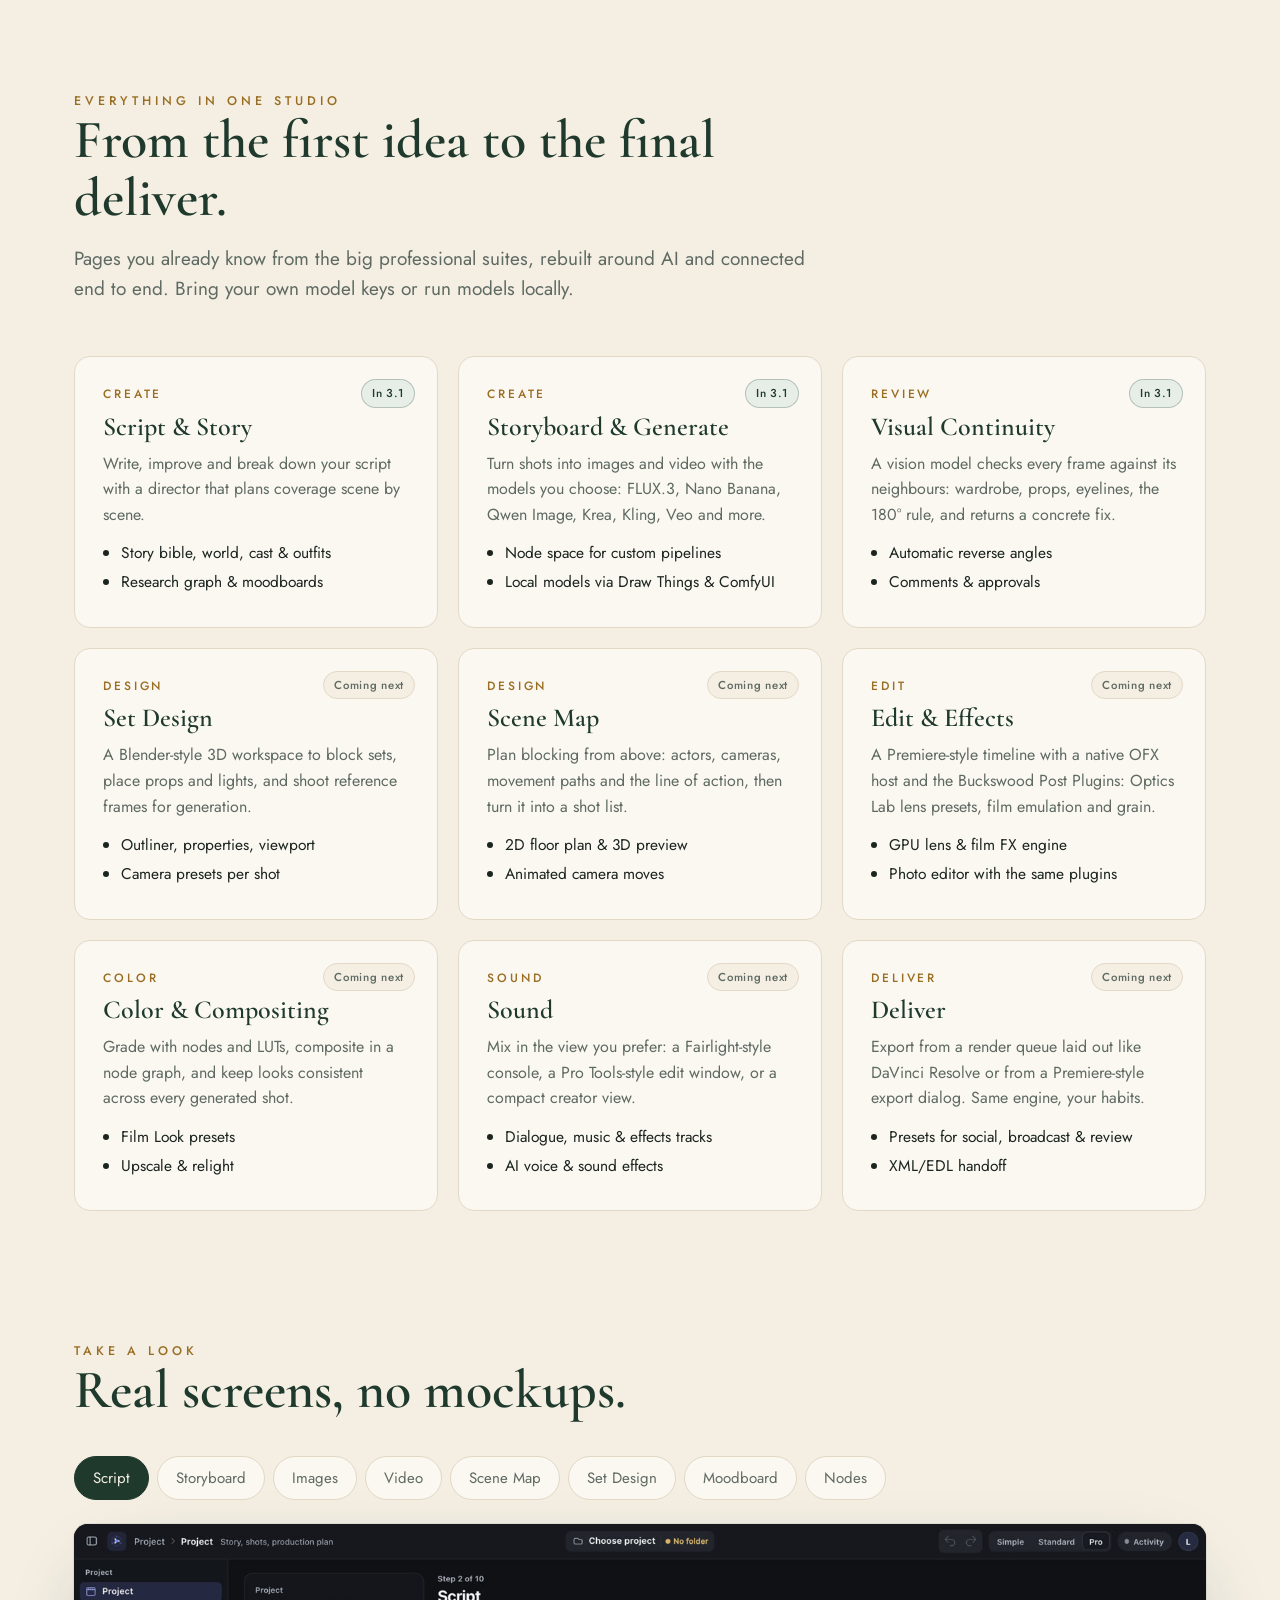
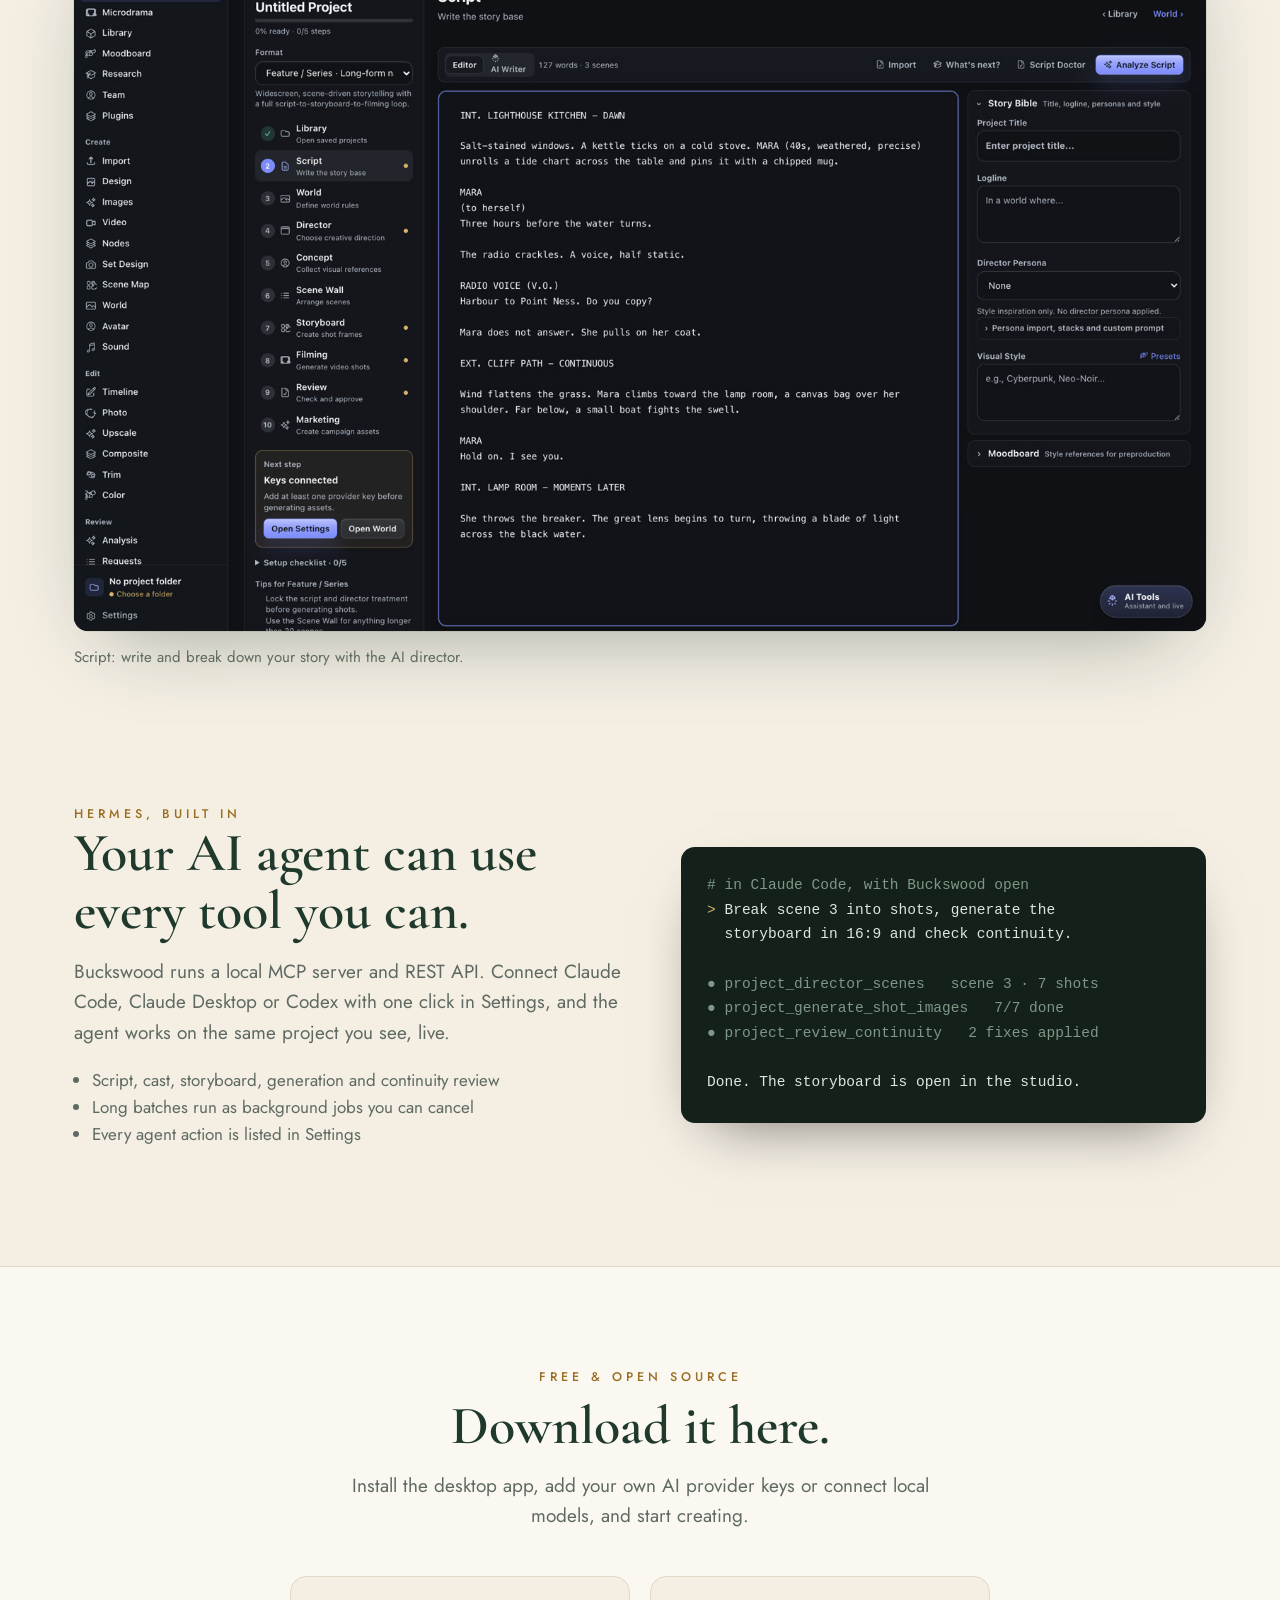
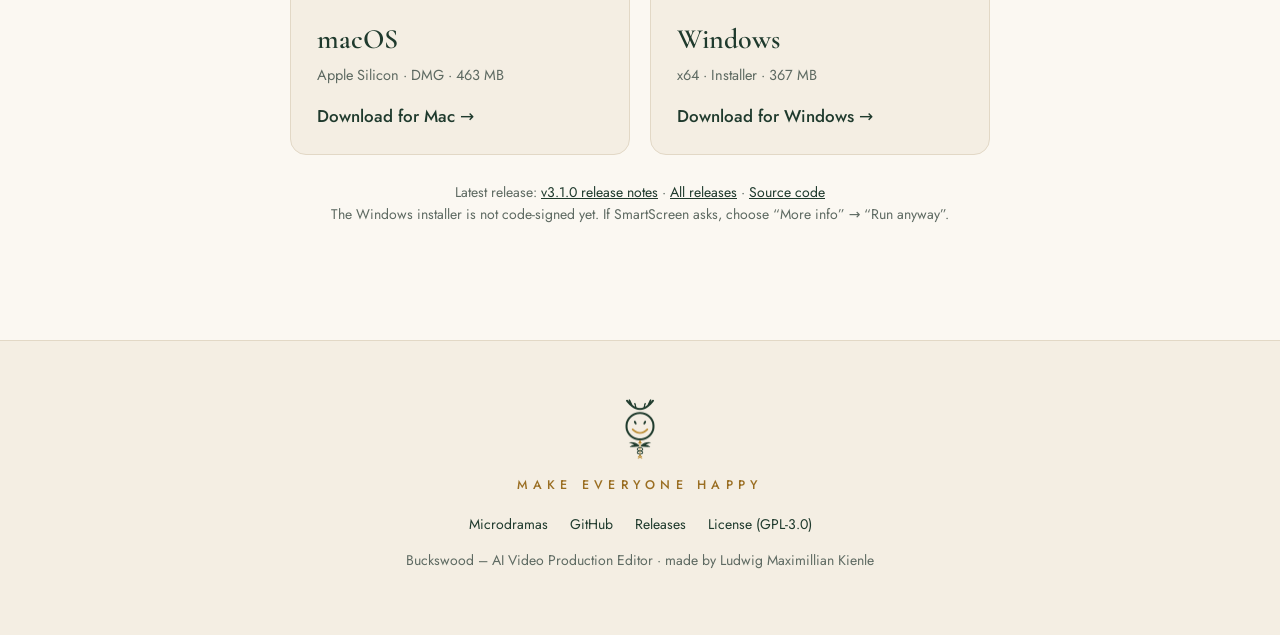
==== commit 048f6b46: "Add microdramas page and watch player with ad-supported and ad-free plans Co-Authored-By: Claude Opu" ====
--- a/index.html
+++ b/index.html
@@ -47,6 +47,7 @@
 .navlinks{display:flex;gap:28px;align-items:center;font-size:15px}
 .navlinks a{text-decoration:none;color:var(--muted)}
 .navlinks a:hover{color:var(--green)}
+.navlinks a.btn-primary{color:var(--cream)}
 .btn{display:inline-flex;align-items:center;gap:10px;border-radius:999px;padding:14px 26px;font-weight:500;font-size:16px;text-decoration:none;border:1.5px solid var(--green);transition:transform .15s,background .15s,color .15s}
 .btn:hover{transform:translateY(-1px)}
 .btn-primary{background:var(--green);color:var(--cream)}
@@ -72,8 +73,25 @@
 
 .shot{margin:56px auto 0;max-width:1080px;border-radius:14px;overflow:hidden;box-shadow:0 30px 80px -30px rgba(31,58,45,.45),0 0 0 1px rgba(31,58,45,.08)}
 
+/* microdramas teaser */
+.dramas{background:#0E0D0B;color:#D8CFC0;padding:88px 0;margin-top:96px}
+.dramas .wrap{display:grid;grid-template-columns:1fr 1fr;gap:56px;align-items:center}
+.dramas .eyebrow{color:#C9A45C}
+.dramas h2{color:#F6F1E7;margin-top:10px}
+.dramas p{font-size:19px;margin:18px 0 0;max-width:520px}
+.cta-row{display:flex;flex-wrap:wrap;gap:14px;margin-top:30px}
+.btn-gold{background:#C9A45C;border-color:#C9A45C;color:#0E0D0B}
+.btn-gold:hover{background:#D8B66E}
+.btn-line{border-color:#C9A45C;color:#C9A45C}
+.btn-line:hover{background:#C9A45C;color:#0E0D0B}
+.posters{display:grid;grid-template-columns:repeat(3,1fr);gap:12px}
+.posters img{width:100%;height:auto;aspect-ratio:9/16;object-fit:cover;border-radius:12px;box-shadow:0 24px 50px -24px rgba(0,0,0,.9),0 0 0 1px rgba(201,164,92,.2);transition:transform .3s}
+.posters img:nth-child(2){transform:translateY(-18px)}
+.posters:hover img{transform:translateY(-4px)}
+.posters:hover img:nth-child(2){transform:translateY(-22px)}
+
 /* myth */
-.myth{background:var(--green);color:var(--cream);padding:96px 0;margin-top:96px}
+.myth{background:var(--green);color:var(--cream);padding:96px 0}
 .myth h2{color:var(--cream)}
 .myth .eyebrow{color:#D6B06A}
 .myth-grid{display:grid;grid-template-columns:repeat(3,1fr);gap:40px;margin-top:48px}
@@ -138,7 +156,8 @@
 
 @media (max-width:900px){
   .grid,.myth-grid{grid-template-columns:1fr 1fr}
-  .agents .wrap{grid-template-columns:1fr}
+  .agents .wrap,.dramas .wrap{grid-template-columns:1fr}
+  .dramas .wrap{gap:40px}
 }
 @media (max-width:640px){
   .wrap{padding:0 16px}
@@ -150,7 +169,8 @@
   .grid,.myth-grid,.dl-grid{grid-template-columns:1fr}
   .hero{padding-top:44px}
   .hero .claim{letter-spacing:.28em;font-size:12px}
-  .myth,.tools,.agents,.download{padding-top:72px;padding-bottom:72px}
+  .myth,.tools,.agents,.download,.dramas{padding-top:72px;padding-bottom:72px}
+  .dramas{margin-top:72px}
 }
 </style>
 </head>
@@ -160,6 +180,7 @@
   <div class="wrap">
     <a class="brand" href="#"><img src="assets/mark.png" alt=""><span>BUCKSWOOD</span></a>
     <div class="navlinks">
+      <a href="microdramas">Microdramas</a>
       <a href="#tools">Tools</a>
       <a href="#agents">Agents</a>
       <a href="https://github.com/LudwigKienle/ai-video-production-editor">GitHub</a>
@@ -185,6 +206,25 @@
   <div class="meta"><span data-version>v3.1.0</span> · macOS (Apple Silicon) &amp; Windows · GPL-3.0</div>
   <div class="shot"><img src="assets/studio-moodboard.jpg" alt="The Buckswood moodboard workspace" width="1600" height="1000"></div>
 </header>
+
+<section class="dramas" id="microdramas">
+  <div class="wrap">
+    <div>
+      <div class="eyebrow">New · Buckswood Studios</div>
+      <h2>Original Microdramas.</h2>
+      <p>Two-minute episodes about betrayal, revenge and second chances, made with AI. 600k+ views on YouTube in the first three days. Watch free with ads, or go ad-free with Premium.</p>
+      <div class="cta-row">
+        <a class="btn btn-gold" href="watch">Watch now</a>
+        <a class="btn btn-line" href="microdramas">See the series &amp; the case</a>
+      </div>
+    </div>
+    <a class="posters" href="microdramas" aria-label="See the microdrama series">
+      <img src="assets/microdramas/cleaner1.jpg" alt="The New Cleaner" loading="lazy" width="540" height="960">
+      <img src="assets/microdramas/anniv1.jpg" alt="The Anniversary" loading="lazy" width="540" height="960">
+      <img src="assets/microdramas/jacket1.jpg" alt="The Worn Jacket" loading="lazy" width="540" height="960">
+    </a>
+  </div>
+</section>
 
 <section class="myth">
   <div class="wrap">
@@ -321,6 +361,7 @@
     <img src="assets/mark.png" alt="">
     <div class="claim">MAKE EVERYONE HAPPY</div>
     <div class="links">
+      <a href="microdramas">Microdramas</a>
       <a href="https://github.com/LudwigKienle/ai-video-production-editor">GitHub</a>
       <a href="https://github.com/LudwigKienle/ai-video-production-editor/releases">Releases</a>
       <a href="https://github.com/LudwigKienle/ai-video-production-editor/blob/main/LICENSE">License (GPL-3.0)</a>
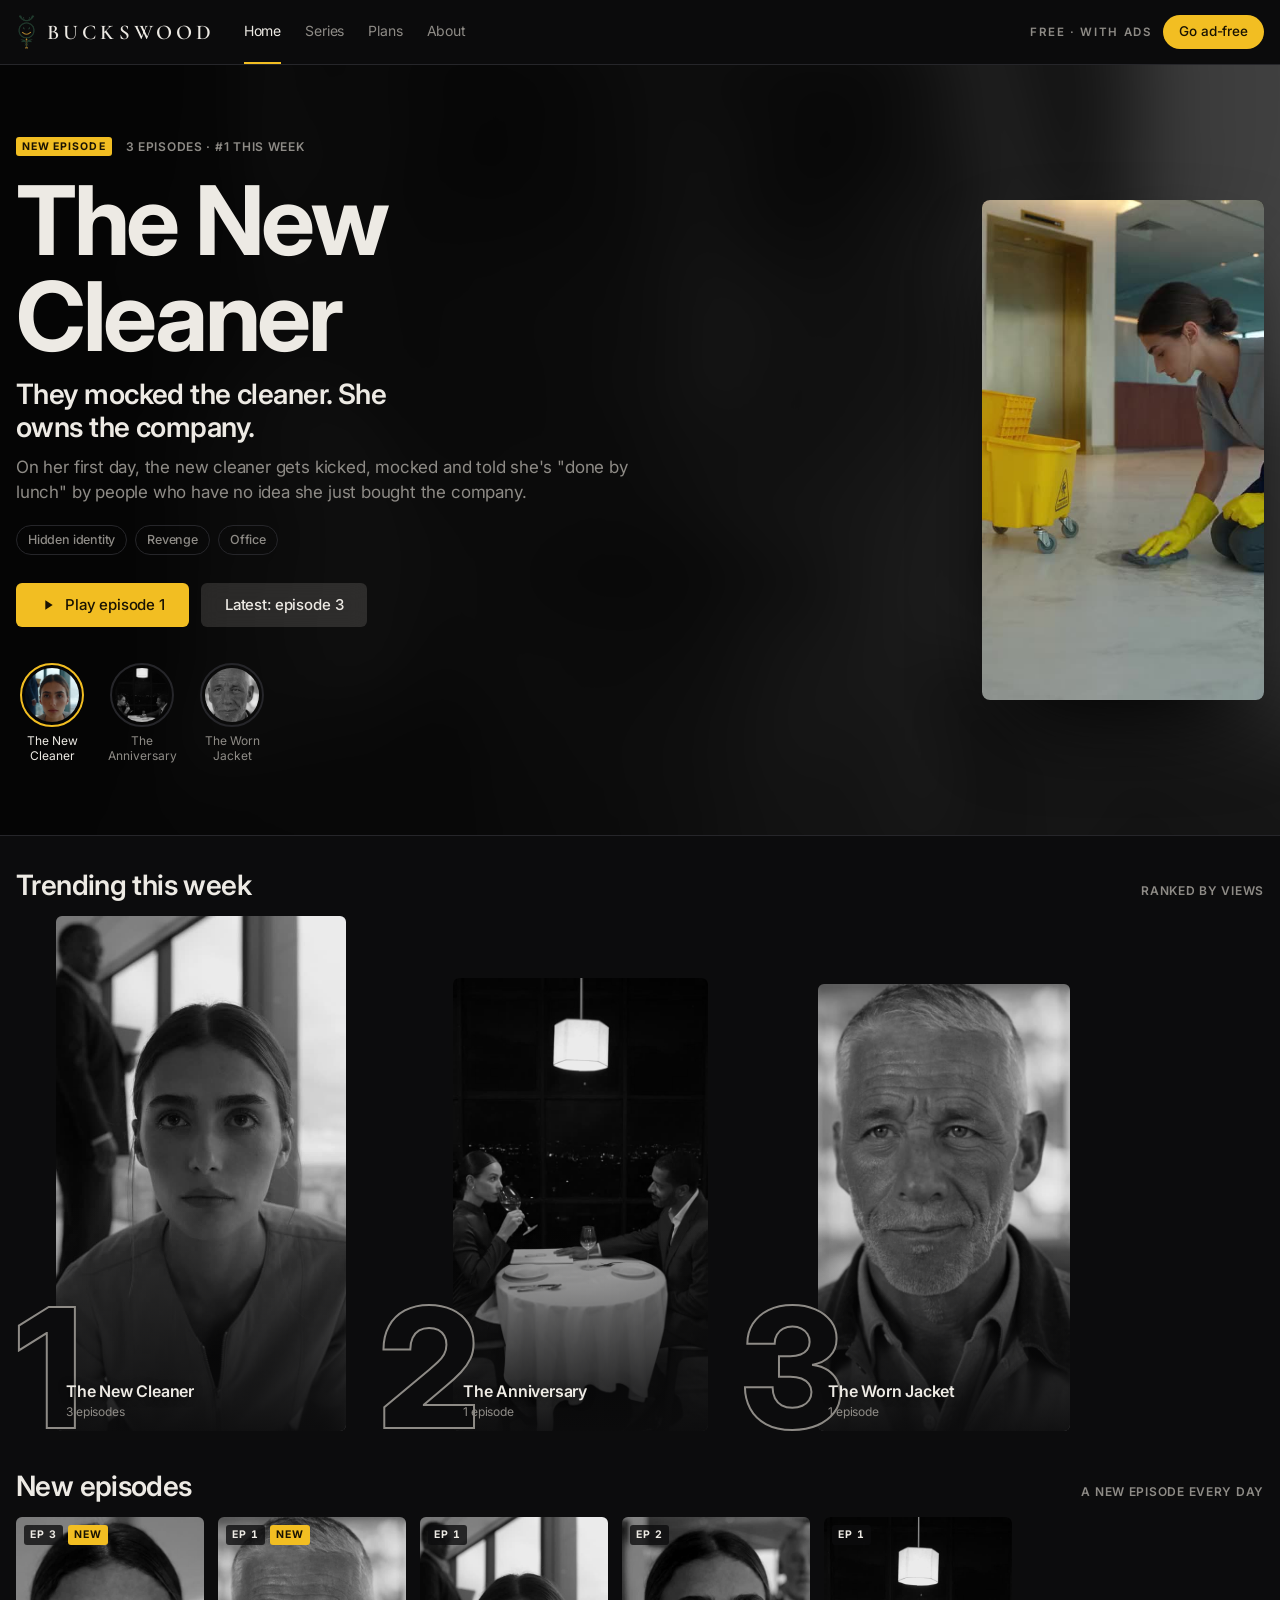
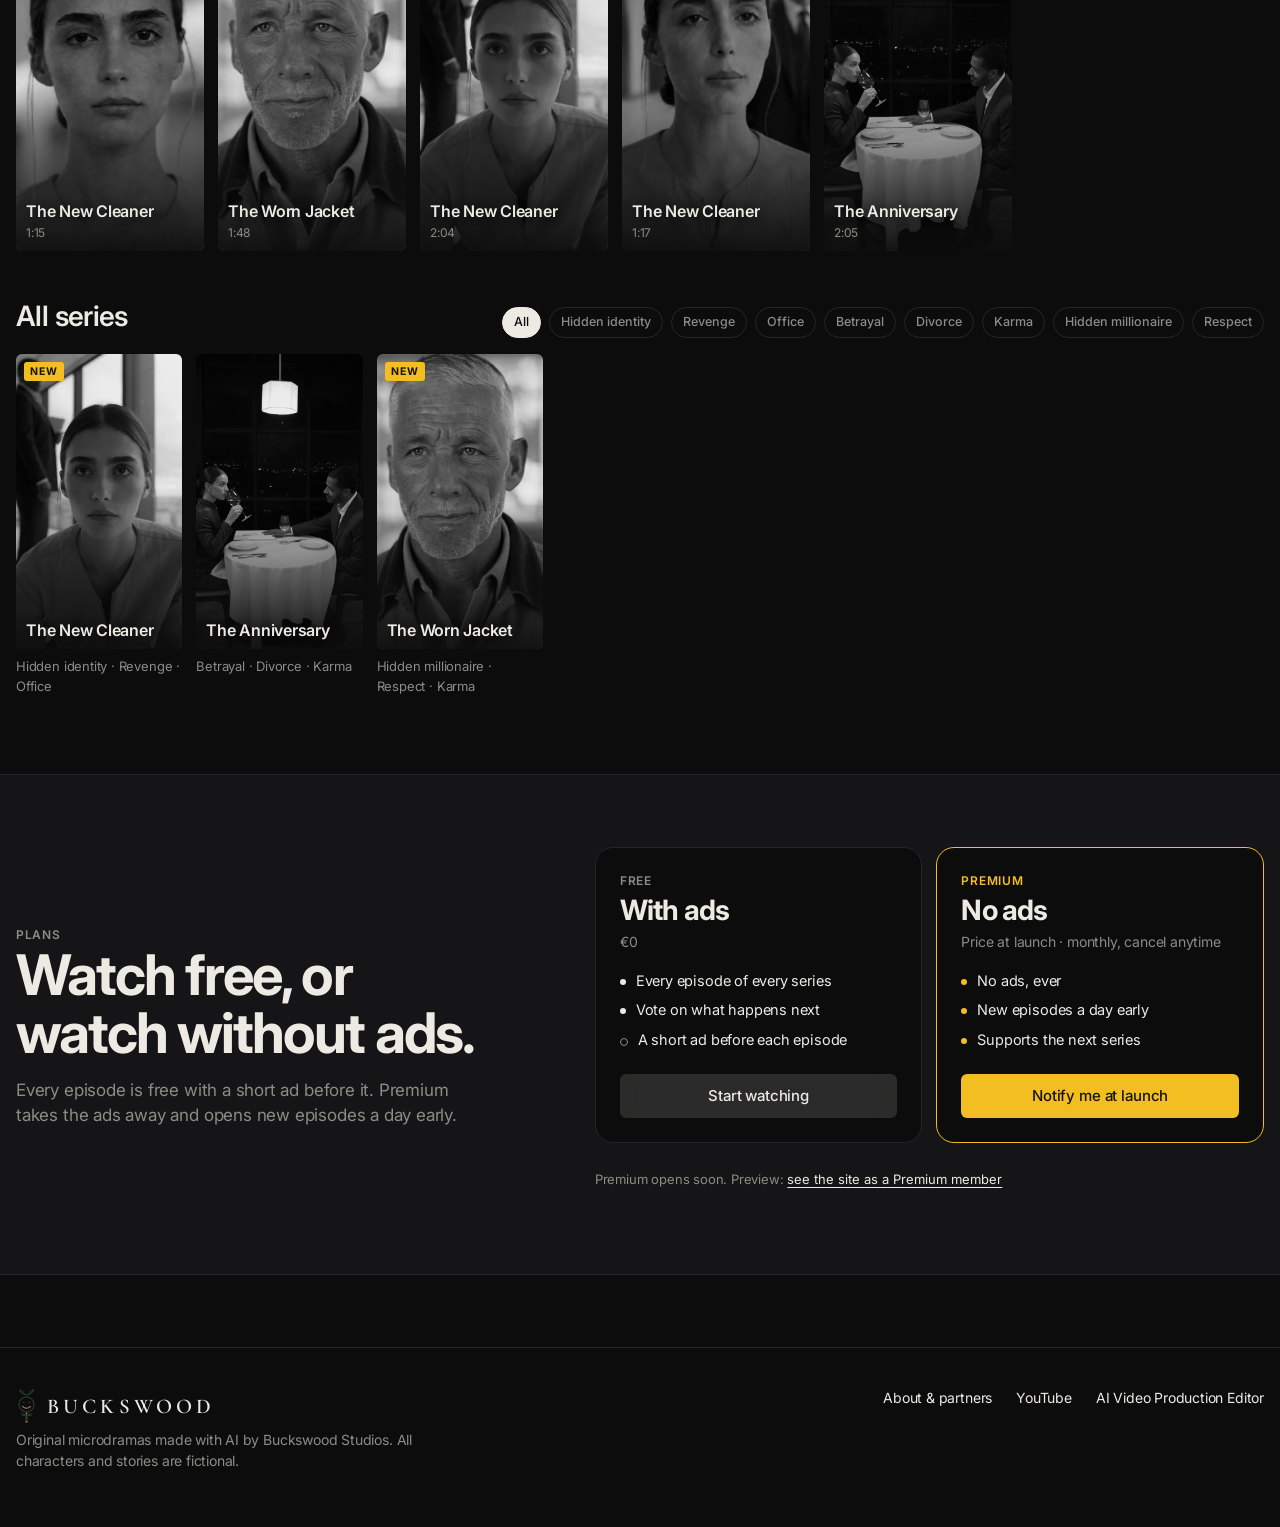
==== commit ead71d31: "Turn buckswood.art into the microdrama platform Home is now an app-style platform page (featured ban" ====
--- a/index.html
+++ b/index.html
@@ -2,413 +2,286 @@
 <html lang="en">
 <head>
 <meta charset="utf-8">
-<meta name="viewport" content="width=device-width, initial-scale=1">
-<title>Buckswood – AI Video Production Editor</title>
-<meta name="description" content="Buckswood is a free, open-source creative studio for AI filmmaking: script, storyboard, generate, design sets, edit, grade, mix and deliver. One goal: make everyone happy.">
-<meta name="theme-color" content="#1F3A2D">
+<meta name="viewport" content="width=device-width, initial-scale=1, viewport-fit=cover">
+<title>Buckswood Studios</title>
+<meta name="description" content="Original microdramas from Buckswood Studios: two-minute episodes about betrayal, revenge and second chances. Watch free with ads, or ad-free with Premium.">
+<meta name="theme-color" content="#0C0C0D">
 <meta property="og:type" content="website">
 <meta property="og:url" content="https://buckswood.art/">
 <link rel="canonical" href="https://buckswood.art/">
-<meta property="og:title" content="Buckswood – the creative software that makes everyone happy">
-<meta property="og:description" content="Ever searched for creative software that feels like a gift from the gods? Free & open source for macOS and Windows.">
-<meta property="og:image" content="https://buckswood.art/assets/og.jpg">
+<meta property="og:title" content="Buckswood Studios – Original Microdramas">
+<meta property="og:description" content="Two-minute episodes about betrayal, revenge and second chances.">
+<meta property="og:image" content="https://buckswood.art/assets/microdramas/banner.jpg">
 <meta name="twitter:card" content="summary_large_image">
 <link rel="icon" type="image/png" href="assets/mark.png">
 <link rel="preconnect" href="https://fonts.googleapis.com">
 <link rel="preconnect" href="https://fonts.gstatic.com" crossorigin>
-<link href="https://fonts.googleapis.com/css2?family=Cormorant+Garamond:wght@500;600;700&family=Jost:wght@400;500;600&display=swap" rel="stylesheet">
+<link href="https://fonts.googleapis.com/css2?family=Inter:wght@400..800&family=Cormorant+Garamond:wght@600&display=swap" rel="stylesheet">
+<link rel="stylesheet" href="assets/platform.css">
 <script type="application/ld+json">
-{"@context":"https://schema.org","@type":"SoftwareApplication","name":"Buckswood – AI Video Production Editor","applicationCategory":"MultimediaApplication","operatingSystem":"macOS, Windows","downloadUrl":"https://github.com/LudwigKienle/ai-video-production-editor/releases/latest","codeRepository":"https://github.com/LudwigKienle/ai-video-production-editor","license":"https://www.gnu.org/licenses/gpl-3.0.html","author":{"@type":"Person","name":"Ludwig Maximillian Kienle"},"offers":{"@type":"Offer","price":"0","priceCurrency":"EUR"}}
+{"@context":"https://schema.org","@type":"Organization","name":"Buckswood Studios","url":"https://buckswood.art/","logo":"https://buckswood.art/assets/mark.png","founder":{"@type":"Person","name":"Ludwig Maximillian Kienle"},"sameAs":["https://www.youtube.com/@Buckswood-Studios"]}
 </script>
 <style>
-:root{
-  --cream:#F4EEE3; --paper:#FBF8F2; --green:#1F3A2D; --green-2:#2C4C3C; --ink:#1B241F;
-  --muted:#5E6A62; --gold:#B8862E; --gold-2:#9A6E22; --line:#E2D8C6;
-  --serif:"Cormorant Garamond",Georgia,serif; --sans:"Jost",system-ui,sans-serif;
+/* featured banner */
+.feature{position:relative;overflow:hidden;border-bottom:1px solid var(--grain)}
+.feature .backdrop{position:absolute;inset:-40px;background:center/cover no-repeat;filter:grayscale(1) blur(28px) brightness(.38);transform:scale(1.1);transition:background-image .6s}
+.feature .backdrop::after{content:"";position:absolute;inset:0;background:linear-gradient(90deg,var(--ink) 8%,rgba(12,12,13,.55) 60%,rgba(12,12,13,.2))}
+.feature .shell{position:relative;display:grid;grid-template-columns:minmax(0,1fr) auto;gap:clamp(24px,5vw,72px);align-items:center;padding-block:clamp(36px,6vw,72px)}
+.feature .copy{min-width:0;max-width:640px}
+.feature .meta{display:flex;flex-wrap:wrap;align-items:center;gap:8px 14px}
+.feature h1{font-weight:700;font-size:clamp(48px,7.6vw,96px);line-height:1;letter-spacing:-.035em;margin:16px 0 14px}
+.feature .hook{font-family:var(--display);font-size:clamp(21px,2.2vw,28px);font-weight:600;letter-spacing:-.02em;line-height:1.15;margin:0;max-width:24ch}
+.feature .log{color:var(--ash);margin:12px 0 0;max-width:56ch}
+.feature .tags{display:flex;flex-wrap:wrap;gap:8px;margin-top:20px}
+.feature .acts{display:flex;flex-wrap:wrap;gap:12px;margin-top:28px}
+.feature .screen{position:relative;width:clamp(200px,22vw,300px);aspect-ratio:9/16;max-width:100%;border-radius:8px;overflow:hidden;background:#000;box-shadow:0 40px 90px -30px #000}
+.feature .screen video,.feature .screen img{width:100%;height:100%;object-fit:cover}
+.picker{display:flex;gap:18px;margin-top:36px}
+.picker button{display:grid;justify-items:center;gap:7px;padding:0;border:0;background:none;cursor:pointer;font-size:12px;color:var(--ash);width:72px}
+.picker .ring{width:64px;height:64px;border-radius:50%;padding:3px;border:2px solid var(--grain);transition:border-color .2s}
+.picker .ring img{width:100%;height:100%;border-radius:50%;object-fit:cover;object-position:50% 25%}
+.picker button[aria-current=true]{color:var(--paper)}
+.picker button[aria-current=true] .ring{border-color:var(--bucket)}
+.picker span.name{line-height:1.2;text-align:center}
+
+/* trending: ranked by views */
+.ranked{display:grid;grid-template-columns:repeat(3,minmax(0,330px));gap:clamp(12px,2.5vw,36px)}
+.ranked .card{display:grid;grid-template-columns:auto minmax(0,1fr);align-items:end}
+.ranked .num{font-family:var(--display);font-weight:800;font-size:clamp(96px,13vw,190px);line-height:.76;letter-spacing:-.06em;color:var(--ink);-webkit-text-stroke:2px var(--ash);margin-right:-.1em;position:relative;z-index:1;font-variant-numeric:lining-nums}
+.ranked .card:hover .num,.ranked .card:focus-visible .num{-webkit-text-stroke-color:var(--bucket)}
+
+/* all series */
+.filters{display:flex;flex-wrap:wrap;gap:8px}
+.grid{display:grid;grid-template-columns:repeat(auto-fill,minmax(150px,1fr));gap:18px 14px}
+.grid .card .under{margin-top:8px;font-size:13px;color:var(--ash)}
+
+/* plans */
+.plans{margin-top:72px;border-top:1px solid var(--grain);border-bottom:1px solid var(--grain);background:var(--film)}
+.plans .shell{display:grid;grid-template-columns:minmax(0,1fr) minmax(0,1.3fr);gap:clamp(28px,5vw,72px);padding-block:clamp(44px,6vw,72px);align-items:center}
+.plans h2{font-weight:700;font-size:clamp(34px,4.4vw,56px);line-height:1.04;letter-spacing:-.035em}
+.plans .intro p{color:var(--ash);margin:16px 0 0;max-width:42ch}
+.tiers{display:grid;grid-template-columns:1fr 1fr;gap:14px}
+.plan{border:1px solid var(--grain);border-radius:18px;padding:24px;display:flex;flex-direction:column;gap:6px;background:var(--ink)}
+.plan.premium{border-color:var(--bucket)}
+.plan h3{font-size:28px;font-weight:700;letter-spacing:-.03em}
+.plan .price{font-size:14px;color:var(--ash)}
+.plan ul{list-style:none;margin:12px 0 18px;padding:0;display:grid;gap:8px;font-size:14.5px;flex:1}
+.plan li{display:flex;gap:10px}
+.plan li::before{content:"";flex:none;width:6px;height:6px;margin-top:9px;border-radius:50%;background:var(--paper)}
+.plan li.minus::before{background:none;border:1px solid var(--ash)}
+.plan.premium li::before{background:var(--bucket)}
+.preview{grid-column:1/-1;font-size:13px;color:var(--ash)}
+.preview button{background:none;border:0;padding:0;color:var(--paper);text-decoration:underline;text-underline-offset:3px;cursor:pointer}
+
+@media (max-width:860px){
+  .feature .shell{grid-template-columns:1fr}
+  .feature .screen{display:none}
+  .ranked{grid-template-columns:1fr 1fr 1fr;gap:8px}
+  .ranked .card{grid-template-columns:1fr}
+  .ranked .num{font-size:64px;margin:0 0 -18px 4px}
+  .plans .shell{grid-template-columns:1fr}
 }
-*{box-sizing:border-box}
-html{scroll-behavior:smooth}
-body{margin:0;background:var(--cream);color:var(--ink);font-family:var(--sans);font-size:17px;line-height:1.6;-webkit-font-smoothing:antialiased;overflow-x:hidden}
-img{max-width:100%;display:block}
-a{color:inherit}
-.wrap{max-width:1180px;margin:0 auto;padding:0 24px}
-.eyebrow{font-family:var(--sans);font-weight:500;letter-spacing:.32em;text-transform:uppercase;font-size:12.5px;color:var(--gold-2)}
-h1,h2,h3{font-family:var(--serif);font-weight:600;color:var(--green);line-height:1.08;margin:0}
-h2{font-size:clamp(34px,4.6vw,54px)}
-h3{font-size:26px}
-
-/* nav */
-nav{position:sticky;top:0;z-index:20;background:rgba(244,238,227,.86);backdrop-filter:saturate(1.2) blur(10px);border-bottom:1px solid transparent;transition:border-color .2s}
-nav.scrolled{border-bottom-color:var(--line)}
-nav .wrap{display:flex;align-items:center;justify-content:space-between;height:68px}
-.brand{display:flex;align-items:center;gap:12px;text-decoration:none}
-.brand img{height:40px;width:auto}
-.brand span{font-family:var(--serif);font-weight:600;font-size:23px;letter-spacing:.2em;color:var(--green)}
-.navlinks{display:flex;gap:28px;align-items:center;font-size:15px}
-.navlinks a{text-decoration:none;color:var(--muted)}
-.navlinks a:hover{color:var(--green)}
-.navlinks a.btn-primary{color:var(--cream)}
-.btn{display:inline-flex;align-items:center;gap:10px;border-radius:999px;padding:14px 26px;font-weight:500;font-size:16px;text-decoration:none;border:1.5px solid var(--green);transition:transform .15s,background .15s,color .15s}
-.btn:hover{transform:translateY(-1px)}
-.btn-primary{background:var(--green);color:var(--cream)}
-.btn-primary:hover{background:var(--green-2)}
-.btn-ghost{color:var(--green)}
-.btn-ghost:hover{background:var(--green);color:var(--cream)}
-.btn-sm{padding:9px 18px;font-size:14px}
-.btn svg{width:18px;height:18px}
-
-/* hero */
-.hero{text-align:center;padding:72px 0 40px;position:relative}
-.hero .mark{height:min(300px,38vh);width:auto;margin:0 auto 34px;opacity:0;animation:rise 1.1s cubic-bezier(.2,.7,.2,1) .1s forwards}
-.hero .q{font-family:var(--serif);font-style:italic;font-weight:500;font-size:clamp(22px,2.6vw,30px);color:var(--muted);margin:0 0 14px;opacity:0;animation:rise 1s ease .55s forwards}
-.hero h1{font-size:clamp(38px,10.5vw,96px);letter-spacing:.02em;opacity:0;animation:rise 1s ease .8s forwards}
-.hero .rule{width:120px;height:2px;background:var(--gold);margin:28px auto 18px;opacity:0;animation:grow .8s ease 1.2s forwards}
-.hero .claim{letter-spacing:.42em;font-weight:500;color:var(--gold-2);font-size:14px;opacity:0;animation:rise .8s ease 1.3s forwards}
-.hero .lede{max-width:680px;margin:30px auto 0;color:var(--muted);font-size:19px;opacity:0;animation:rise .8s ease 1.45s forwards}
-.cta{display:flex;flex-wrap:wrap;gap:14px;justify-content:center;margin-top:34px;opacity:0;animation:rise .8s ease 1.6s forwards}
-.meta{margin-top:16px;font-size:14px;color:var(--muted);opacity:0;animation:rise .8s ease 1.7s forwards}
-@keyframes rise{from{opacity:0;transform:translateY(14px)}to{opacity:1;transform:none}}
-@keyframes grow{from{opacity:0;transform:scaleX(0)}to{opacity:1;transform:none}}
-@media (prefers-reduced-motion:reduce){*{animation:none!important;opacity:1!important;transition:none!important}}
-
-.shot{margin:56px auto 0;max-width:1080px;border-radius:14px;overflow:hidden;box-shadow:0 30px 80px -30px rgba(31,58,45,.45),0 0 0 1px rgba(31,58,45,.08)}
-
-/* microdramas teaser */
-.dramas{background:#0E0D0B;color:#D8CFC0;padding:88px 0;margin-top:96px}
-.dramas .wrap{display:grid;grid-template-columns:1fr 1fr;gap:56px;align-items:center}
-.dramas .eyebrow{color:#C9A45C}
-.dramas h2{color:#F6F1E7;margin-top:10px}
-.dramas p{font-size:19px;margin:18px 0 0;max-width:520px}
-.cta-row{display:flex;flex-wrap:wrap;gap:14px;margin-top:30px}
-.btn-gold{background:#C9A45C;border-color:#C9A45C;color:#0E0D0B}
-.btn-gold:hover{background:#D8B66E}
-.btn-line{border-color:#C9A45C;color:#C9A45C}
-.btn-line:hover{background:#C9A45C;color:#0E0D0B}
-.posters{display:grid;grid-template-columns:repeat(3,1fr);gap:12px}
-.posters img{width:100%;height:auto;aspect-ratio:9/16;object-fit:cover;border-radius:12px;box-shadow:0 24px 50px -24px rgba(0,0,0,.9),0 0 0 1px rgba(201,164,92,.2);transition:transform .3s}
-.posters img:nth-child(2){transform:translateY(-18px)}
-.posters:hover img{transform:translateY(-4px)}
-.posters:hover img:nth-child(2){transform:translateY(-22px)}
-
-/* myth */
-.myth{background:var(--green);color:var(--cream);padding:96px 0}
-.myth h2{color:var(--cream)}
-.myth .eyebrow{color:#D6B06A}
-.myth-grid{display:grid;grid-template-columns:repeat(3,1fr);gap:40px;margin-top:48px}
-.myth-grid h3{color:#E9CF94;font-size:30px;margin-bottom:10px}
-.myth-grid p{color:rgba(244,238,227,.82);margin:0}
-.myth-intro{max-width:720px;color:rgba(244,238,227,.85);font-size:19px;margin-top:18px}
-
-/* tools */
-section{scroll-margin-top:80px}
-.tools{padding:110px 0 40px}
-.sec-head{max-width:760px}
-.sec-head p{color:var(--muted);font-size:19px;margin:16px 0 0}
-.grid{display:grid;grid-template-columns:repeat(3,1fr);gap:20px;margin-top:52px}
-.card{background:var(--paper);border:1px solid var(--line);border-radius:16px;padding:28px;position:relative;transition:transform .2s,box-shadow .2s}
-.card:hover{transform:translateY(-3px);box-shadow:0 18px 40px -24px rgba(31,58,45,.4)}
-.card .stage{font-size:12px;letter-spacing:.24em;text-transform:uppercase;color:var(--gold-2);font-weight:500}
-.card h3{margin:8px 0 10px}
-.card p{margin:0;color:var(--muted);font-size:16px}
-.card ul{margin:14px 0 0;padding-left:18px;color:var(--ink);font-size:15.5px}
-.card li{margin:4px 0}
-.chip{position:absolute;top:22px;right:22px;font-size:11.5px;font-weight:500;letter-spacing:.06em;padding:4px 10px;border-radius:999px;border:1px solid var(--line);color:var(--muted);background:var(--cream)}
-.chip.live{border-color:rgba(31,58,45,.25);color:var(--green);background:#E6EEE7}
-
-/* gallery */
-.gallery{padding:90px 0 20px}
-.tabs{display:flex;flex-wrap:wrap;gap:8px;margin-top:36px}
-.tab{font:inherit;font-size:15px;padding:9px 18px;border-radius:999px;border:1px solid var(--line);background:var(--paper);color:var(--muted);cursor:pointer}
-.tab[aria-selected=true]{background:var(--green);border-color:var(--green);color:var(--cream)}
-.viewer{margin-top:24px;border-radius:14px;overflow:hidden;box-shadow:0 30px 80px -34px rgba(31,58,45,.45),0 0 0 1px rgba(31,58,45,.08);background:#111;aspect-ratio:16/10}
-.viewer img{width:100%;height:100%;object-fit:cover;transition:opacity .25s}
-.caption{margin-top:14px;color:var(--muted);font-size:15px}
-
-/* agents */
-.agents{padding:100px 0}
-.agents .wrap{display:grid;grid-template-columns:1.05fr 1fr;gap:56px;align-items:center}
-.term{background:#14211A;color:#DCE7DE;border-radius:14px;padding:26px 26px 28px;font:14.5px/1.7 ui-monospace,SFMono-Regular,Menlo,monospace;box-shadow:0 24px 60px -30px rgba(0,0,0,.6);overflow-x:auto}
-.term .p{color:#D6B06A}
-.term .c{color:#7E9786}
-.agents ul{padding-left:18px;color:var(--muted)}
-
-/* download */
-.download{background:var(--paper);border-top:1px solid var(--line);border-bottom:1px solid var(--line);padding:100px 0;text-align:center}
-.download h2{margin-top:10px}
-.download .sub{color:var(--muted);font-size:19px;max-width:640px;margin:16px auto 0}
-.dl-grid{display:grid;grid-template-columns:repeat(2,minmax(0,340px));gap:20px;justify-content:center;margin-top:44px}
-.dl{display:block;text-align:left;text-decoration:none;background:var(--cream);border:1.5px solid var(--line);border-radius:16px;padding:24px 26px;transition:border-color .15s,transform .15s}
-.dl:hover{border-color:var(--green);transform:translateY(-2px)}
-.dl.recommended{border-color:var(--green);box-shadow:0 0 0 3px rgba(31,58,45,.08)}
-.dl .os{font-family:var(--serif);font-size:28px;font-weight:600;color:var(--green)}
-.dl .det{color:var(--muted);font-size:14.5px;margin-top:2px}
-.dl .go{margin-top:16px;display:inline-flex;align-items:center;gap:8px;color:var(--green);font-weight:500}
-.dl .rec{font-size:11.5px;letter-spacing:.2em;text-transform:uppercase;color:var(--gold-2);font-weight:500;height:16px}
-.fine{margin-top:26px;font-size:14px;color:var(--muted)}
-.fine a{color:var(--green)}
-
-footer{padding:56px 0 64px;text-align:center;color:var(--muted);font-size:14px}
-footer img{height:64px;width:auto;margin:0 auto 14px}
-footer .claim{letter-spacing:.42em;font-size:12.5px;color:var(--gold-2);font-weight:500;margin-bottom:18px}
-footer nav{position:static;background:none;backdrop-filter:none;border:0}
-footer .links{display:flex;gap:22px;justify-content:center;flex-wrap:wrap;margin-bottom:14px}
-footer .links a{color:var(--green);text-decoration:none}
-
-@media (max-width:900px){
-  .grid,.myth-grid{grid-template-columns:1fr 1fr}
-  .agents .wrap,.dramas .wrap{grid-template-columns:1fr}
-  .dramas .wrap{gap:40px}
-}
-@media (max-width:640px){
-  .wrap{padding:0 16px}
-  .navlinks a:not(.btn){display:none}
-  .brand span{font-size:17px;letter-spacing:.14em}
-  .brand img{height:34px}
-  .hero h1{letter-spacing:0}
-  .shot{margin-top:40px}
-  .grid,.myth-grid,.dl-grid{grid-template-columns:1fr}
-  .hero{padding-top:44px}
-  .hero .claim{letter-spacing:.28em;font-size:12px}
-  .myth,.tools,.agents,.download,.dramas{padding-top:72px;padding-bottom:72px}
-  .dramas{margin-top:72px}
+@media (max-width:520px){
+  .tiers{grid-template-columns:1fr}
+  .ranked .card .cap b{font-size:15px}
 }
 </style>
 </head>
 <body>
 
-<nav id="top">
-  <div class="wrap">
-    <a class="brand" href="#"><img src="assets/mark.png" alt=""><span>BUCKSWOOD</span></a>
-    <div class="navlinks">
-      <a href="microdramas">Microdramas</a>
-      <a href="#tools">Tools</a>
-      <a href="#agents">Agents</a>
-      <a href="https://github.com/LudwigKienle/ai-video-production-editor">GitHub</a>
-      <a class="btn btn-primary btn-sm" href="#download">Download</a>
-    </div>
-  </div>
-</nav>
-
-<header class="hero wrap">
-  <img class="mark" src="assets/mark.png" alt="Buckswood logo: antlers, a smiling face and a golden arrow">
-  <p class="q">Ever searched for creative software that feels like a gift from the gods?</p>
-  <h1>BUCKSWOOD</h1>
-  <div class="rule"></div>
-  <div class="claim">MAKE EVERYONE HAPPY</div>
-  <p class="lede">The AI Video Production Editor that does everything you need to create art. Script, storyboard, generate, design sets, edit, grade, mix and deliver in one studio. Free and open source.</p>
-  <div class="cta">
-    <a class="btn btn-primary" href="#download" data-primary-dl>
-      <svg viewBox="0 0 24 24" fill="none" stroke="currentColor" stroke-width="2" stroke-linecap="round" stroke-linejoin="round"><path d="M12 3v12m0 0l-5-5m5 5l5-5M4 21h16"/></svg>
-      <span>Download it here</span>
-    </a>
-    <a class="btn btn-ghost" href="#tools">See every tool</a>
-  </div>
-  <div class="meta"><span data-version>v3.1.0</span> · macOS (Apple Silicon) &amp; Windows · GPL-3.0</div>
-  <div class="shot"><img src="assets/studio-moodboard.jpg" alt="The Buckswood moodboard workspace" width="1600" height="1000"></div>
+<header class="top">
+  <div class="shell">
+    <a class="brand" href="/"><img src="assets/mark.png" alt=""><span>BUCKSWOOD</span></a>
+    <nav class="tabs" aria-label="Main">
+      <a href="/" aria-current="page">Home</a>
+      <a href="#all">Series</a>
+      <a href="#plans">Plans</a>
+      <a href="about">About</a>
+    </nav>
+    <div class="end">
+      <span class="tier" id="tier">Free · with ads</span>
+      <a class="btn btn-spot btn-sm" href="#plans" id="go-premium">Go ad-free</a>
+    </div>
+  </div>
 </header>
 
-<section class="dramas" id="microdramas">
-  <div class="wrap">
+<section class="feature" aria-label="Featured series">
+  <div class="backdrop" id="f-backdrop"></div>
+  <div class="shell">
+    <div class="copy">
+      <div class="meta"><span class="badge" id="f-badge">New episode</span><span class="label" id="f-label"></span></div>
+      <h1 id="f-title"></h1>
+      <p class="hook" id="f-hook"></p>
+      <p class="log" id="f-log"></p>
+      <div class="tags" id="f-tags"></div>
+      <div class="acts">
+        <a class="btn btn-spot" id="f-play" href="watch"><svg viewBox="0 0 24 24" fill="currentColor"><path d="M8 5v14l11-7z"/></svg><span>Play episode 1</span></a>
+        <a class="btn" id="f-latest" href="watch">Latest episode</a>
+      </div>
+      <div class="picker" id="picker" aria-label="Choose a featured series"></div>
+    </div>
+    <div class="screen"><video id="f-video" muted loop playsinline preload="metadata"></video></div>
+  </div>
+</section>
+
+<main class="shell">
+  <section class="row" id="continue" hidden>
+    <div class="row-head"><h2>Continue watching</h2></div>
+    <div class="rail" id="continue-rail"></div>
+  </section>
+
+  <section class="row">
+    <div class="row-head"><h2>Trending this week</h2><span class="label">Ranked by views</span></div>
+    <div class="ranked" id="ranked"></div>
+  </section>
+
+  <section class="row">
+    <div class="row-head"><h2>New episodes</h2><span class="label">A new episode every day</span></div>
+    <div class="rail" id="new-rail"></div>
+  </section>
+
+  <section class="row" id="all">
+    <div class="row-head"><h2>All series</h2><div class="filters" id="filters"></div></div>
+    <div class="grid" id="grid"></div>
+  </section>
+</main>
+
+<section class="plans" id="plans">
+  <div class="shell">
+    <div class="intro">
+      <span class="label">Plans</span>
+      <h2>Watch free, or watch without ads.</h2>
+      <p>Every episode is free with a short ad before it. Premium takes the ads away and opens new episodes a day early.</p>
+    </div>
+    <div class="tiers">
+      <div class="plan">
+        <span class="label">Free</span>
+        <h3>With ads</h3>
+        <span class="price">€0</span>
+        <ul><li>Every episode of every series</li><li>Vote on what happens next</li><li class="minus">A short ad before each episode</li></ul>
+        <a class="btn" href="watch">Start watching</a>
+      </div>
+      <div class="plan premium">
+        <span class="label" style="color:var(--bucket)">Premium</span>
+        <h3>No ads</h3>
+        <span class="price">Price at launch · monthly, cancel anytime</span>
+        <ul><li>No ads, ever</li><li>New episodes a day early</li><li>Supports the next series</li></ul>
+        <a class="btn btn-spot" href="mailto:luikienle@gmail.com?subject=Buckswood%20Premium%20%E2%80%93%20notify%20me">Notify me at launch</a>
+      </div>
+      <p class="preview" id="preview">Premium opens soon. Preview: <button type="button" id="preview-toggle">see the site as a Premium member</button></p>
+    </div>
+  </div>
+</section>
+
+<footer class="site">
+  <div class="shell">
     <div>
-      <div class="eyebrow">New · Buckswood Studios</div>
-      <h2>Original Microdramas.</h2>
-      <p>Two-minute episodes about betrayal, revenge and second chances, made with AI. 600k+ views on YouTube in the first three days. Watch free with ads, or go ad-free with Premium.</p>
-      <div class="cta-row">
-        <a class="btn btn-gold" href="watch">Watch now</a>
-        <a class="btn btn-line" href="microdramas">See the series &amp; the case</a>
-      </div>
-    </div>
-    <a class="posters" href="microdramas" aria-label="See the microdrama series">
-      <img src="assets/microdramas/cleaner1.jpg" alt="The New Cleaner" loading="lazy" width="540" height="960">
-      <img src="assets/microdramas/anniv1.jpg" alt="The Anniversary" loading="lazy" width="540" height="960">
-      <img src="assets/microdramas/jacket1.jpg" alt="The Worn Jacket" loading="lazy" width="540" height="960">
-    </a>
-  </div>
-</section>
-
-<section class="myth">
-  <div class="wrap">
-    <div class="eyebrow">The idea behind the logo</div>
-    <h2>An arrow, a message, a smile.</h2>
-    <p class="myth-intro">Every creative project starts with a spark you can't quite explain. The Buckswood mark tells that story in three gestures.</p>
-    <div class="myth-grid">
-      <div><h3>Diana's arrow</h3><p>The goddess of the hunt sends the golden arrow: the idea that finds you. Buckswood is built to follow it from the first line of a script to the last frame.</p></div>
-      <div><h3>Hermes' message</h3><p>The messenger of the gods carries it home. In Buckswood every tool speaks to every other, and to your AI agents, so nothing gets lost between departments.</p></div>
-      <div><h3>Make everyone happy</h3><p>The smile is the goal: for the director, the editor, the sound designer, the client and the audience. One studio, nobody left out.</p></div>
-    </div>
-  </div>
-</section>
-
-<section class="tools" id="tools">
-  <div class="wrap">
-    <div class="sec-head">
-      <div class="eyebrow">Everything in one studio</div>
-      <h2>From the first idea to the final deliver.</h2>
-      <p>Pages you already know from the big professional suites, rebuilt around AI and connected end to end. Bring your own model keys or run models locally.</p>
-    </div>
-    <div class="grid">
-      <article class="card"><span class="chip live">In 3.1</span>
-        <div class="stage">Create</div><h3>Script &amp; Story</h3>
-        <p>Write, improve and break down your script with a director that plans coverage scene by scene.</p>
-        <ul><li>Story bible, world, cast &amp; outfits</li><li>Research graph &amp; moodboards</li></ul></article>
-      <article class="card"><span class="chip live">In 3.1</span>
-        <div class="stage">Create</div><h3>Storyboard &amp; Generate</h3>
-        <p>Turn shots into images and video with the models you choose: FLUX.3, Nano Banana, Qwen Image, Krea, Kling, Veo and more.</p>
-        <ul><li>Node space for custom pipelines</li><li>Local models via Draw Things &amp; ComfyUI</li></ul></article>
-      <article class="card"><span class="chip live">In 3.1</span>
-        <div class="stage">Review</div><h3>Visual Continuity</h3>
-        <p>A vision model checks every frame against its neighbours: wardrobe, props, eyelines, the 180° rule, and returns a concrete fix.</p>
-        <ul><li>Automatic reverse angles</li><li>Comments &amp; approvals</li></ul></article>
-      <article class="card"><span class="chip">Coming next</span>
-        <div class="stage">Design</div><h3>Set Design</h3>
-        <p>A Blender-style 3D workspace to block sets, place props and lights, and shoot reference frames for generation.</p>
-        <ul><li>Outliner, properties, viewport</li><li>Camera presets per shot</li></ul></article>
-      <article class="card"><span class="chip">Coming next</span>
-        <div class="stage">Design</div><h3>Scene Map</h3>
-        <p>Plan blocking from above: actors, cameras, movement paths and the line of action, then turn it into a shot list.</p>
-        <ul><li>2D floor plan &amp; 3D preview</li><li>Animated camera moves</li></ul></article>
-      <article class="card"><span class="chip">Coming next</span>
-        <div class="stage">Edit</div><h3>Edit &amp; Effects</h3>
-        <p>A Premiere-style timeline with a native OFX host and the Buckswood Post Plugins: Optics Lab lens presets, film emulation and grain.</p>
-        <ul><li>GPU lens &amp; film FX engine</li><li>Photo editor with the same plugins</li></ul></article>
-      <article class="card"><span class="chip">Coming next</span>
-        <div class="stage">Color</div><h3>Color &amp; Compositing</h3>
-        <p>Grade with nodes and LUTs, composite in a node graph, and keep looks consistent across every generated shot.</p>
-        <ul><li>Film Look presets</li><li>Upscale &amp; relight</li></ul></article>
-      <article class="card"><span class="chip">Coming next</span>
-        <div class="stage">Sound</div><h3>Sound</h3>
-        <p>Mix in the view you prefer: a Fairlight-style console, a Pro Tools-style edit window, or a compact creator view.</p>
-        <ul><li>Dialogue, music &amp; effects tracks</li><li>AI voice &amp; sound effects</li></ul></article>
-      <article class="card"><span class="chip">Coming next</span>
-        <div class="stage">Deliver</div><h3>Deliver</h3>
-        <p>Export from a render queue laid out like DaVinci Resolve or from a Premiere-style export dialog. Same engine, your habits.</p>
-        <ul><li>Presets for social, broadcast &amp; review</li><li>XML/EDL handoff</li></ul></article>
-    </div>
-  </div>
-</section>
-
-<section class="gallery">
-  <div class="wrap">
-    <div class="sec-head">
-      <div class="eyebrow">Take a look</div>
-      <h2>Real screens, no mockups.</h2>
-    </div>
-    <div class="tabs" role="tablist">
-      <button class="tab" role="tab" aria-selected="true" data-img="studio-script" data-cap="Script: write and break down your story with the AI director.">Script</button>
-      <button class="tab" role="tab" aria-selected="false" data-img="studio-storyboard" data-cap="Storyboard: every shot with its prompt, references and status.">Storyboard</button>
-      <button class="tab" role="tab" aria-selected="false" data-img="studio-image-gen" data-cap="Image generation with your choice of model.">Images</button>
-      <button class="tab" role="tab" aria-selected="false" data-img="studio-video-gen" data-cap="Video generation from storyboard frames.">Video</button>
-      <button class="tab" role="tab" aria-selected="false" data-img="studio-scene-map-3d" data-cap="Scene Map: blocking, cameras and movement in 3D.">Scene Map</button>
-      <button class="tab" role="tab" aria-selected="false" data-img="studio-set-design" data-cap="Set Design: build the location before you generate it.">Set Design</button>
-      <button class="tab" role="tab" aria-selected="false" data-img="studio-moodboard" data-cap="Moodboard: collect and research the look.">Moodboard</button>
-      <button class="tab" role="tab" aria-selected="false" data-img="studio-node-space-text-to-image" data-cap="Node space: build your own generation pipelines.">Nodes</button>
-    </div>
-    <div class="viewer"><img id="viewer" src="assets/studio-script.jpg" alt="Buckswood screen" width="1600" height="1000"></div>
-    <p class="caption" id="caption">Script: write and break down your story with the AI director.</p>
-  </div>
-</section>
-
-<section class="agents" id="agents">
-  <div class="wrap">
-    <div>
-      <div class="eyebrow">Hermes, built in</div>
-      <h2>Your AI agent can use every tool you can.</h2>
-      <p class="sec-head" style="color:var(--muted);font-size:19px;margin-top:16px">Buckswood runs a local MCP server and REST API. Connect Claude Code, Claude Desktop or Codex with one click in Settings, and the agent works on the same project you see, live.</p>
-      <ul>
-        <li>Script, cast, storyboard, generation and continuity review</li>
-        <li>Long batches run as background jobs you can cancel</li>
-        <li>Every agent action is listed in Settings</li>
-      </ul>
-    </div>
-    <pre class="term"><span class="c"># in Claude Code, with Buckswood open</span>
-<span class="p">&gt;</span> Break scene 3 into shots, generate the
-  storyboard in 16:9 and check continuity.
-
-<span class="c">● project_director_scenes   scene 3 · 7 shots</span>
-<span class="c">● project_generate_shot_images   7/7 done</span>
-<span class="c">● project_review_continuity   2 fixes applied</span>
-
-Done. The storyboard is open in the studio.</pre>
-  </div>
-</section>
-
-<section class="download" id="download">
-  <div class="wrap">
-    <div class="eyebrow">Free &amp; open source</div>
-    <h2>Download it here.</h2>
-    <p class="sub">Install the desktop app, add your own AI provider keys or connect local models, and start creating.</p>
-    <div class="dl-grid">
-      <a class="dl" id="dl-mac" href="https://github.com/LudwigKienle/ai-video-production-editor/releases/latest/download/AI-Video-Production-Editor-macOS-arm64.dmg">
-        <div class="rec"></div>
-        <div class="os">macOS</div>
-        <div class="det">Apple Silicon · DMG · <span data-size="mac">463 MB</span></div>
-        <div class="go">Download for Mac →</div>
-      </a>
-      <a class="dl" id="dl-win" href="https://github.com/LudwigKienle/ai-video-production-editor/releases/latest/download/AI-Video-Production-Editor-Setup-Windows-x64.exe">
-        <div class="rec"></div>
-        <div class="os">Windows</div>
-        <div class="det">x64 · Installer · <span data-size="win">367 MB</span></div>
-        <div class="go">Download for Windows →</div>
-      </a>
-    </div>
-    <p class="fine">Latest release: <a data-release-link href="https://github.com/LudwigKienle/ai-video-production-editor/releases/latest"><span data-version>v3.1.0</span> release notes</a> · <a href="https://github.com/LudwigKienle/ai-video-production-editor/releases">All releases</a> · <a href="https://github.com/LudwigKienle/ai-video-production-editor">Source code</a><br>
-    The Windows installer is not code-signed yet. If SmartScreen asks, choose “More info” → “Run anyway”.</p>
-  </div>
-</section>
-
-<footer>
-  <div class="wrap">
-    <img src="assets/mark.png" alt="">
-    <div class="claim">MAKE EVERYONE HAPPY</div>
-    <div class="links">
-      <a href="microdramas">Microdramas</a>
-      <a href="https://github.com/LudwigKienle/ai-video-production-editor">GitHub</a>
-      <a href="https://github.com/LudwigKienle/ai-video-production-editor/releases">Releases</a>
-      <a href="https://github.com/LudwigKienle/ai-video-production-editor/blob/main/LICENSE">License (GPL-3.0)</a>
-    </div>
-    <div>Buckswood – AI Video Production Editor · made by Ludwig Maximillian Kienle</div>
+      <a class="brand" href="/"><img src="assets/mark.png" alt=""><span>BUCKSWOOD</span></a>
+      <p>Original microdramas made with AI by Buckswood Studios. All characters and stories are fictional.</p>
+    </div>
+    <nav aria-label="Footer">
+      <a href="about">About &amp; partners</a>
+      <a href="https://www.youtube.com/@Buckswood-Studios">YouTube</a>
+      <a href="editor">AI Video Production Editor</a>
+    </nav>
   </div>
 </footer>
 
+<script src="assets/catalog.js"></script>
 <script>
 (function(){
-  var REPO='LudwigKienle/ai-video-production-editor';
-  var nav=document.getElementById('top');
-  addEventListener('scroll',function(){nav.classList.toggle('scrolled',scrollY>8)},{passive:true});
-
-  // gallery tabs
-  var viewer=document.getElementById('viewer'),cap=document.getElementById('caption');
-  document.querySelectorAll('.tab').forEach(function(t){
-    t.addEventListener('click',function(){
-      document.querySelectorAll('.tab').forEach(function(o){o.setAttribute('aria-selected',o===t)});
-      viewer.style.opacity=0;
-      setTimeout(function(){viewer.src='assets/'+t.dataset.img+'.jpg';cap.textContent=t.dataset.cap;},180);
+  var BW=window.BW,S=BW.series;
+  function img(src,alt){var i=document.createElement('img');i.src='assets/microdramas/'+src+'.jpg';i.alt=alt||'';i.loading='lazy';i.className='still';return i}
+  function card(href,poster,title,sub,badges){
+    var a=document.createElement('a');a.className='card reveal';a.href=href;
+    var f=document.createElement('div');f.className='frame';f.appendChild(img(poster,''));
+    if(badges&&badges.length){var tl=document.createElement('div');tl.className='tl';badges.forEach(function(b){var s=document.createElement('span');s.className='badge'+(b.cls?' '+b.cls:'');s.textContent=b.t;tl.appendChild(s)});f.appendChild(tl)}
+    var c=document.createElement('div');c.className='cap';var bt=document.createElement('b');bt.textContent=title;c.appendChild(bt);
+    if(sub){var sm=document.createElement('small');sm.textContent=sub;c.appendChild(sm)}
+    f.appendChild(c);a.appendChild(f);return a;
+  }
+  function latest(s){return s.eps[s.eps.length-1]}
+
+  // ---- membership label
+  function renderTier(){
+    var p=BW.isPremium(),t=document.getElementById('tier');
+    t.textContent=p?'Premium · no ads':'Free · with ads';t.classList.toggle('premium',p);
+    document.getElementById('go-premium').hidden=p;
+    document.getElementById('preview-toggle').textContent=p?'switch back to Free':'see the site as a Premium member';
+  }
+  document.getElementById('preview-toggle').addEventListener('click',function(){BW.setPremium(!BW.isPremium());renderTier()});
+  renderTier();
+
+  // ---- featured banner
+  var cur=0,timer=null,video=document.getElementById('f-video'),picker=document.getElementById('picker');
+  var calm=matchMedia('(prefers-reduced-motion: reduce)').matches;
+  S.forEach(function(s,i){
+    var b=document.createElement('button');b.type='button';
+    var r=document.createElement('span');r.className='ring';r.appendChild(img(s.cover,''));b.appendChild(r);
+    var n=document.createElement('span');n.className='name';n.textContent=s.title;b.appendChild(n);
+    b.addEventListener('click',function(){stop();show(i)});picker.appendChild(b);
+  });
+  function show(i){
+    cur=i;var s=S[i],last=latest(s);
+    document.getElementById('f-backdrop').style.backgroundImage='url(assets/microdramas/'+s.cover+'.jpg)';
+    document.getElementById('f-title').textContent=s.title;
+    document.getElementById('f-hook').textContent=s.hook;
+    document.getElementById('f-log').textContent=s.log;
+    document.getElementById('f-label').textContent=s.eps.length+(s.eps.length>1?' episodes':' episode')+' · #'+s.rank+' this week';
+    document.getElementById('f-badge').hidden=!last.isNew;
+    var tags=document.getElementById('f-tags');tags.textContent='';
+    s.tags.forEach(function(t){var c=document.createElement('span');c.className='chip';c.textContent=t;tags.appendChild(c)});
+    document.getElementById('f-play').href='watch#'+s.eps[0].id;
+    var l=document.getElementById('f-latest');l.href='watch#'+last.id;l.textContent=s.eps.length>1?'Latest: episode '+last.n:'Episode details';
+    l.hidden=s.eps.length<2;
+    video.poster='assets/microdramas/'+s.loop+'.jpg';video.src='assets/microdramas/'+s.loop+'.mp4';
+    if(!calm)video.play().catch(function(){});
+    picker.querySelectorAll('button').forEach(function(b,j){b.setAttribute('aria-current',j===i);b.querySelector('img').classList.toggle('lit',j===i)});
+  }
+  function stop(){clearInterval(timer);timer=null}
+  show(0);
+  if(!calm)timer=setInterval(function(){show((cur+1)%S.length)},9000);
+
+  // ---- continue watching
+  var prog=BW.progress(),cont=document.getElementById('continue-rail'),any=false;
+  Object.keys(prog).filter(function(k){return k!=='_last'}).sort(function(a,b){return a===prog._last?-1:b===prog._last?1:0}).forEach(function(id){
+    var e=BW.find(id),p=prog[id];if(!e||!p.d||p.t>=p.d-3)return;
+    var c=card('watch#'+e.id,e.poster,e.series.title,'Episode '+e.n+' · '+Math.round(p.t/60)+' of '+Math.round(p.d/60)+' min',[{t:'EP '+e.n,cls:'ep'}]);
+    var bar=document.createElement('span');bar.className='bar';var i=document.createElement('i');i.style.width=Math.round(p.t/p.d*100)+'%';bar.appendChild(i);c.querySelector('.frame').appendChild(bar);
+    cont.appendChild(c);any=true;
+  });
+  document.getElementById('continue').hidden=!any;
+
+  // ---- trending, ranked
+  var ranked=document.getElementById('ranked');
+  S.slice().sort(function(a,b){return a.rank-b.rank}).forEach(function(s){
+    var c=card('watch#'+s.eps[0].id,s.cover,s.title,s.eps.length+(s.eps.length>1?' episodes':' episode'));
+    var n=document.createElement('span');n.className='num';n.setAttribute('aria-hidden','true');n.textContent=s.rank;
+    c.insertBefore(n,c.firstChild);c.setAttribute('aria-label','Number '+s.rank+': '+s.title);ranked.appendChild(c);
+  });
+
+  // ---- new episodes, newest first
+  var rail=document.getElementById('new-rail');
+  BW.playlist.slice().sort(function(a,b){return (b.isNew?1:0)-(a.isNew?1:0)}).forEach(function(e){
+    var b=[{t:'EP '+e.n,cls:'ep'}];if(e.isNew)b.push({t:'New'});
+    rail.appendChild(card('watch#'+e.id,e.poster,e.series.title,e.len,b));
+  });
+
+  // ---- all series with genre filter
+  var grid=document.getElementById('grid'),filters=document.getElementById('filters'),active='All';
+  ['All'].concat(BW.tags).forEach(function(t){
+    var b=document.createElement('button');b.type='button';b.className='chip';b.textContent=t;b.setAttribute('aria-pressed',t===active);
+    b.addEventListener('click',function(){active=t;filters.querySelectorAll('.chip').forEach(function(o){o.setAttribute('aria-pressed',o===b)});renderGrid()});
+    filters.appendChild(b);
+  });
+  function renderGrid(){
+    grid.textContent='';
+    S.filter(function(s){return active==='All'||s.tags.indexOf(active)>=0}).forEach(function(s){
+      var c=card('watch#'+s.eps[0].id,s.cover,s.title,null,latest(s).isNew?[{t:'New'}]:null);
+      var u=document.createElement('div');u.className='under';u.textContent=s.tags.join(' · ');c.appendChild(u);grid.appendChild(c);
     });
-  });
-  viewer.addEventListener('load',function(){viewer.style.opacity=1});
-
-  // recommend the right installer
-  var ua=navigator.userAgent||'',plat=(navigator.userAgentData&&navigator.userAgentData.platform)||navigator.platform||'';
-  var os=/win/i.test(plat)||/Windows/.test(ua)?'win':(/mac/i.test(plat)||/Mac OS X/.test(ua)?'mac':null);
-  if(os){
-    var card=document.getElementById('dl-'+os);
-    card.classList.add('recommended');
-    card.querySelector('.rec').textContent='Recommended for you';
-    var primary=document.querySelector('[data-primary-dl]');
-    primary.href=card.href;
-    primary.querySelector('span').textContent='Download it here · '+(os==='mac'?'macOS':'Windows');
-  }
-
-  // live version and sizes from GitHub Releases
-  fetch('https://api.github.com/repos/'+REPO+'/releases/latest').then(function(r){return r.ok?r.json():null}).then(function(rel){
-    if(!rel||!rel.tag_name)return;
-    document.querySelectorAll('[data-version]').forEach(function(e){e.textContent=rel.tag_name});
-    document.querySelector('[data-release-link]').href=rel.html_url;
-    (rel.assets||[]).forEach(function(a){
-      var key=/macOS-arm64\.dmg$/.test(a.name)?'mac':(/Setup-Windows-x64\.exe$/.test(a.name)?'win':null);
-      if(key){var el=document.querySelector('[data-size="'+key+'"]');if(el)el.textContent=Math.round(a.size/1e6)+' MB';}
-    });
-  }).catch(function(){});
+  }
+  renderGrid();
 })();
 </script>
 </body>
--- a/assets/platform.css
+++ b/assets/platform.css
@@ -0,0 +1,106 @@
+/* Buckswood Studios – platform styles shared by the home page, the player and /about.
+   Concept "the reveal": every still rests in black and white and takes its colour only
+   when it is chosen, the way each episode reveals who someone really is.
+   One spot colour (the yellow of the cleaner's bucket), everything else monotone.
+   Type: Apple's system face (SF Pro; Inter where SF is missing), set the way apple.com
+   and tesla.com do: few weights, big tight headlines, calm 17px body. The BUCKSWOOD
+   wordmark keeps its own face so the logo stays exactly as it was.
+   Layout: vertical 9:16 frames on a black stage, as in Shorts, TikTok and Reels.
+   Deliberately a single dark look. */
+:root{
+  --ink:#0C0C0D;        /* stage black */
+  --film:#151517;       /* raised surfaces */
+  --grain:#26262A;      /* hairlines, inactive borders */
+  --paper:#EDEAE4;      /* primary text */
+  --ash:#8E8B86;        /* secondary text */
+  --bucket:#F2BE22;     /* the one spot colour */
+  --bucket-ink:#191303; /* text on the spot colour */
+  --display:-apple-system,"SF Pro Display",BlinkMacSystemFont,"Inter","Helvetica Neue",Arial,sans-serif;
+  --ui:-apple-system,"SF Pro Text",BlinkMacSystemFont,"Inter","Helvetica Neue",Arial,sans-serif;
+  --mark:"Cormorant Garamond",Georgia,serif;
+  --gut:max(16px,env(safe-area-inset-left,0px));
+  --gut-r:max(16px,env(safe-area-inset-right,0px));
+  color-scheme:dark;
+}
+*{box-sizing:border-box}
+html{-webkit-text-size-adjust:100%}
+body{margin:0;background:var(--ink);color:var(--paper);font-family:var(--ui);font-size:17px;line-height:1.47;letter-spacing:-.011em;-webkit-font-smoothing:antialiased;overflow-x:hidden}
+img,video{display:block;max-width:100%}
+a{color:inherit}
+button{font:inherit;color:inherit}
+:focus-visible{outline:2px solid var(--bucket);outline-offset:3px}
+h1,h2,h3{margin:0;font-family:var(--display);font-weight:600;letter-spacing:-.022em;line-height:1.08;text-wrap:balance}
+.shell{max-width:1320px;margin:0 auto;padding-left:var(--gut);padding-right:var(--gut-r)}
+
+/* top bar: the logo stays exactly as it is */
+body::before{content:"";position:fixed;inset:0 0 auto;height:env(safe-area-inset-top,0px);z-index:30;background:var(--ink)}
+.top{position:sticky;top:env(safe-area-inset-top,0px);z-index:20;background:rgba(12,12,13,.86);backdrop-filter:blur(12px);border-bottom:1px solid var(--grain)}
+.top .shell{display:flex;align-items:center;gap:28px;height:64px}
+.brand{display:flex;align-items:center;gap:10px;text-decoration:none;flex:none}
+.brand img{height:36px;width:auto}
+.brand span{font-family:var(--mark);font-weight:600;font-size:21px;letter-spacing:.2em;line-height:1}
+.tabs{display:flex;gap:24px;font-size:14px;font-weight:400;letter-spacing:-.01em}
+.tabs a{text-decoration:none;color:var(--ash);padding:21px 0;border-bottom:2px solid transparent}
+.tabs a:hover{color:var(--paper)}
+.tabs a[aria-current=page]{color:var(--paper);border-bottom-color:var(--bucket)}
+.top .end{margin-left:auto;display:flex;align-items:center;gap:12px}
+.tier{font-size:11.5px;font-weight:600;letter-spacing:.14em;text-transform:uppercase;color:var(--ash);white-space:nowrap}
+.tier.premium{color:var(--bucket)}
+
+/* buttons */
+.btn{display:inline-flex;align-items:center;justify-content:center;gap:9px;border-radius:6px;min-height:44px;padding:10px 24px;font-weight:500;font-size:15px;letter-spacing:-.01em;text-decoration:none;border:0;background:rgba(237,234,228,.14);backdrop-filter:blur(10px);cursor:pointer;transition:background .15s,color .15s,border-color .15s;white-space:nowrap}
+.btn svg{width:16px;height:16px;flex:none}
+.btn:hover{background:rgba(237,234,228,.24)}
+.btn-spot{background:var(--bucket);color:var(--bucket-ink)}
+.btn-spot:hover{background:#FFD24A}
+.btn-sm{min-height:34px;padding:6px 16px;font-size:13.5px;border-radius:999px}
+
+/* labels */
+.label{font-size:12px;font-weight:600;letter-spacing:.06em;text-transform:uppercase;color:var(--ash)}
+.chip{display:inline-flex;align-items:center;font-size:12.5px;font-weight:500;padding:5px 11px;border:1px solid var(--grain);border-radius:999px;color:var(--ash);background:none;white-space:nowrap}
+button.chip{cursor:pointer}
+button.chip:hover{color:var(--paper);border-color:var(--ash)}
+button.chip[aria-pressed=true]{background:var(--paper);border-color:var(--paper);color:var(--ink)}
+.badge{font-size:10.5px;font-weight:700;letter-spacing:.1em;text-transform:uppercase;padding:2px 6px;border-radius:3px;background:var(--bucket);color:var(--bucket-ink)}
+.badge.ep{background:rgba(12,12,13,.78);color:var(--paper);font-variant-numeric:tabular-nums}
+
+/* the reveal: monochrome at rest, colour when chosen */
+.still{filter:grayscale(1) contrast(1.06) brightness(.92);transition:filter .45s ease,transform .45s ease}
+@media (hover:hover){
+  .reveal:hover .still,.reveal:focus-visible .still{filter:none;transform:scale(1.035)}
+}
+@media (hover:none){.still{filter:grayscale(.35)}}
+.is-current .still,.still.lit{filter:none}
+
+/* 9:16 card */
+.card{position:relative;display:block;text-decoration:none;color:var(--paper)}
+.card .frame{position:relative;aspect-ratio:9/16;max-width:100%;overflow:hidden;border-radius:6px;background:var(--film)}
+.card .frame img{width:100%;height:100%;object-fit:cover}
+.card .frame::after{content:"";position:absolute;inset:auto 0 0;height:45%;background:linear-gradient(transparent,rgba(12,12,13,.92))}
+.card .tl{position:absolute;left:8px;top:8px;z-index:1;display:flex;gap:5px}
+.card .cap{position:absolute;left:10px;right:10px;bottom:10px;z-index:1}
+.card .cap b{display:block;font-family:var(--display);font-weight:600;font-size:16px;line-height:1.15;letter-spacing:-.015em;text-shadow:0 1px 8px rgba(0,0,0,.6)}
+.card .cap small{display:block;margin-top:3px;font-size:12px;color:var(--ash)}
+.bar{position:absolute;left:0;right:0;bottom:0;height:3px;background:rgba(255,255,255,.18);z-index:2}
+.bar i{display:block;height:100%;background:var(--bucket)}
+
+/* rails */
+.row{padding-block:34px 6px}
+.row-head{display:flex;align-items:baseline;justify-content:space-between;gap:16px;margin-bottom:16px}
+.row-head h2{font-size:clamp(22px,2.4vw,28px);font-weight:600}
+.rail{display:grid;grid-auto-flow:column;grid-auto-columns:clamp(132px,15vw,188px);gap:14px;overflow-x:auto;scroll-snap-type:x mandatory;padding-bottom:10px;scrollbar-width:thin;scrollbar-color:var(--grain) transparent}
+.rail>*{scroll-snap-align:start}
+
+footer.site{margin-top:72px;border-top:1px solid var(--grain);padding-block:40px 56px;color:var(--ash);font-size:14px}
+footer.site .shell{display:flex;flex-wrap:wrap;gap:20px 40px;align-items:flex-start;justify-content:space-between}
+footer.site nav{display:flex;flex-wrap:wrap;gap:10px 24px}
+footer.site a{text-decoration:none;color:var(--paper)}
+footer.site a:hover{color:var(--bucket)}
+footer.site p{margin:6px 0 0;max-width:420px}
+
+@media (max-width:760px){
+  .tabs{display:none}
+  .tier{display:none}
+  .brand span{font-size:17px;letter-spacing:.14em}
+}
+@media (prefers-reduced-motion:reduce){*{transition:none!important;animation:none!important;scroll-behavior:auto!important}}
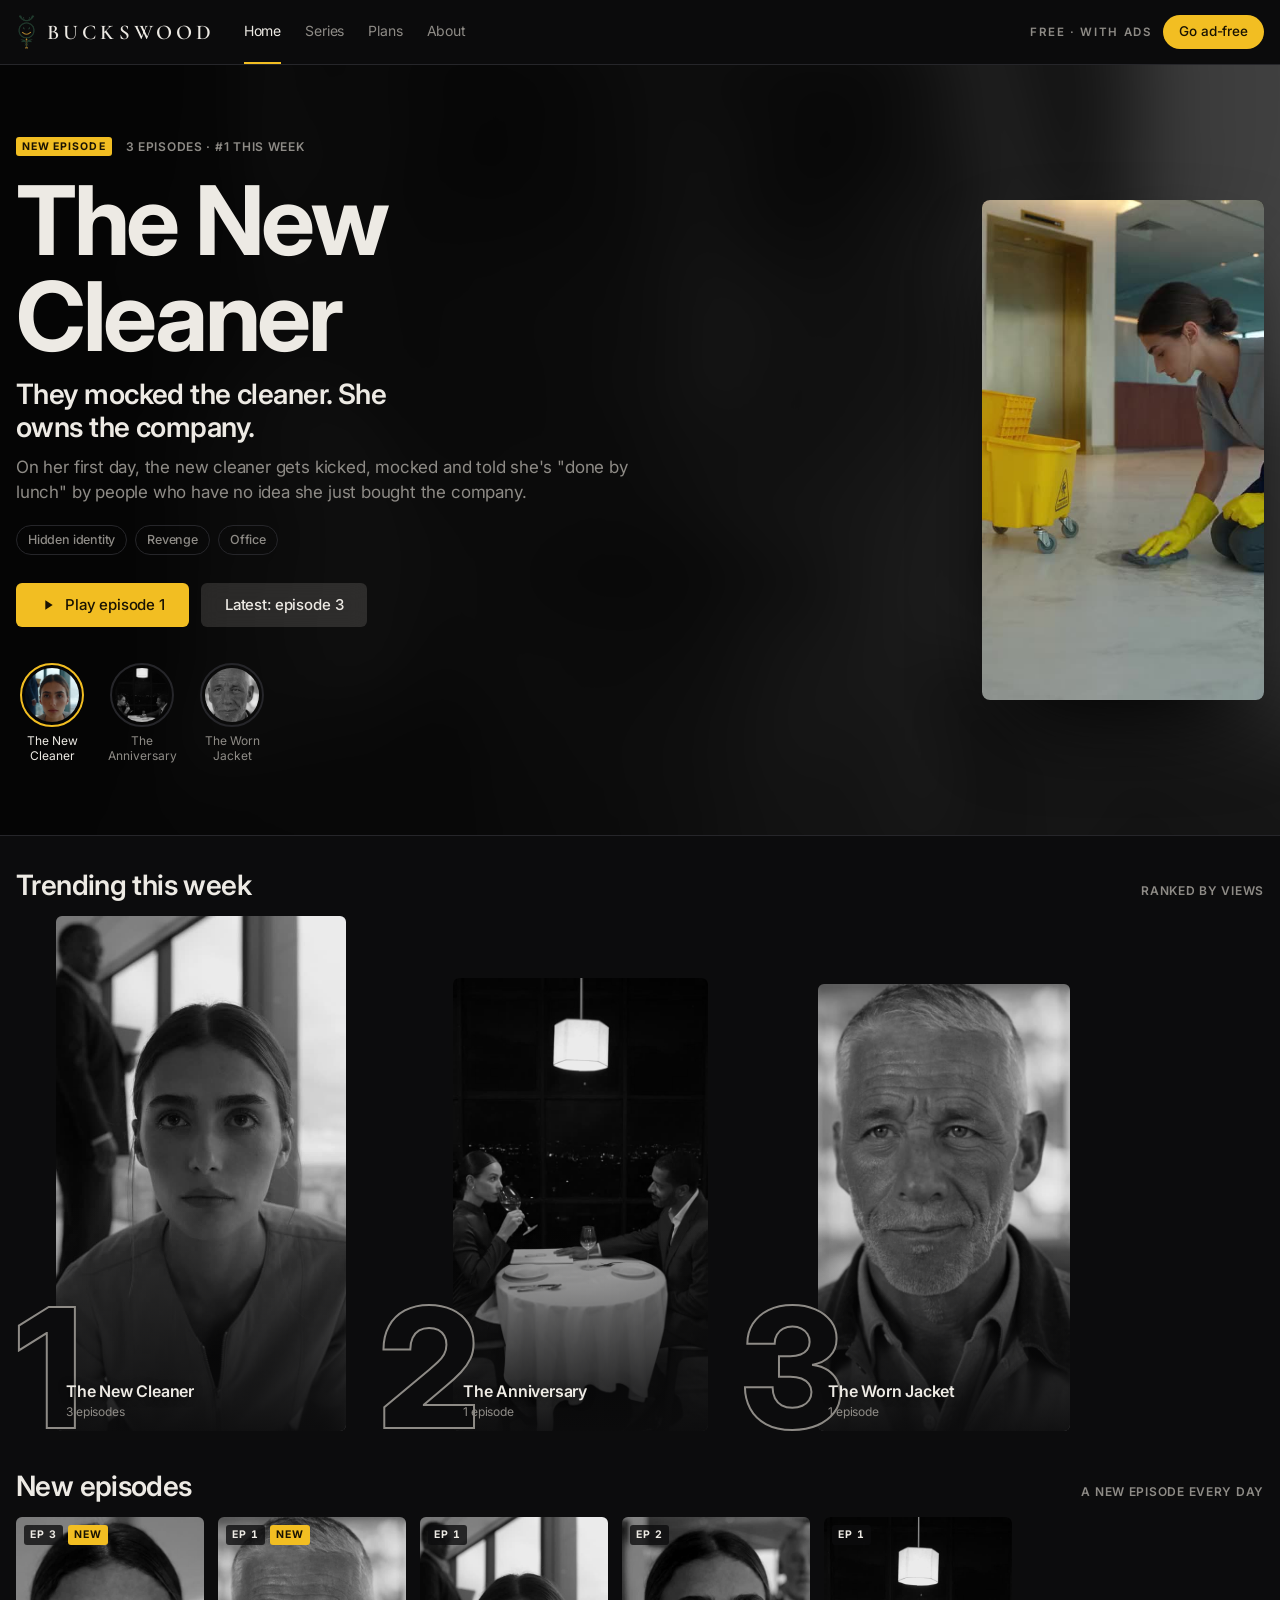
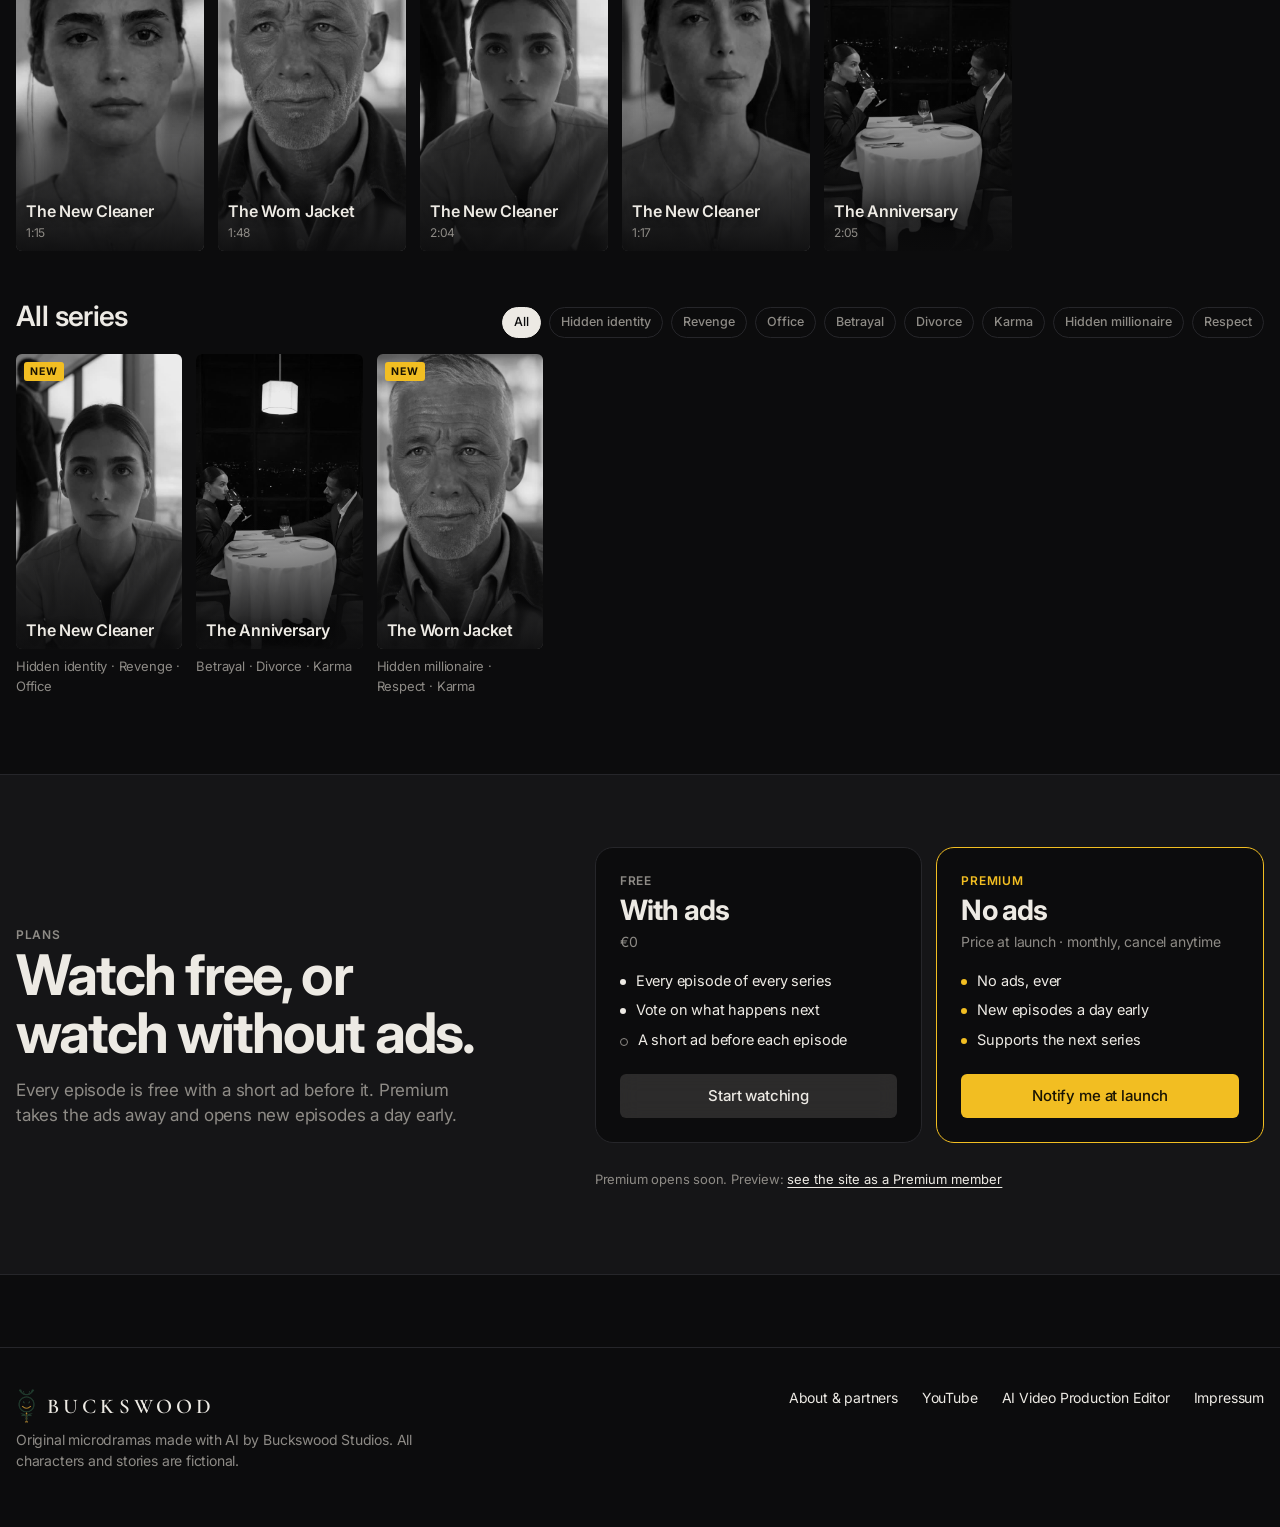
==== commit de5ff4a1: "Add Impressum and link it from every page Co-Authored-By: Claude Opus 5.5 <noreply@anthropic.com>" ====
--- a/index.html
+++ b/index.html
@@ -183,6 +183,7 @@
       <a href="about">About &amp; partners</a>
       <a href="https://www.youtube.com/@Buckswood-Studios">YouTube</a>
       <a href="editor">AI Video Production Editor</a>
+      <a href="impressum">Impressum</a>
     </nav>
   </div>
 </footer>
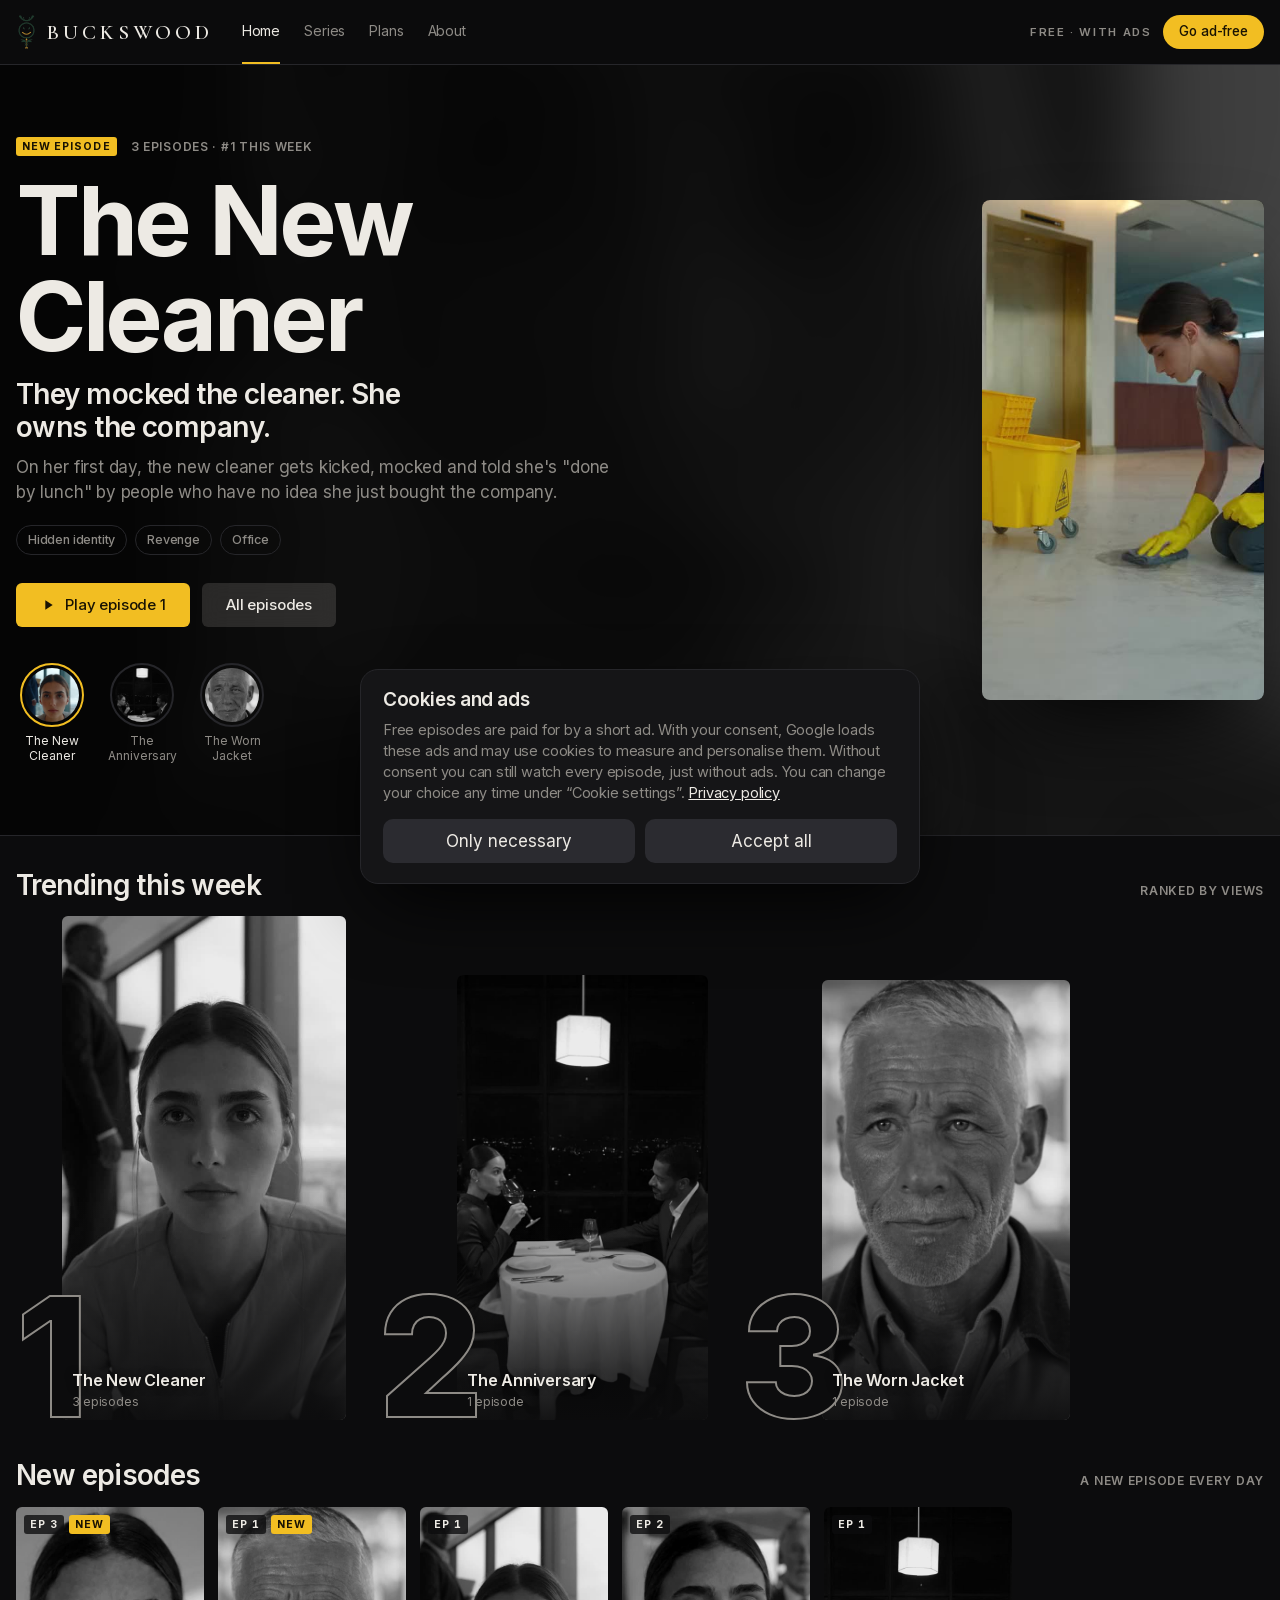
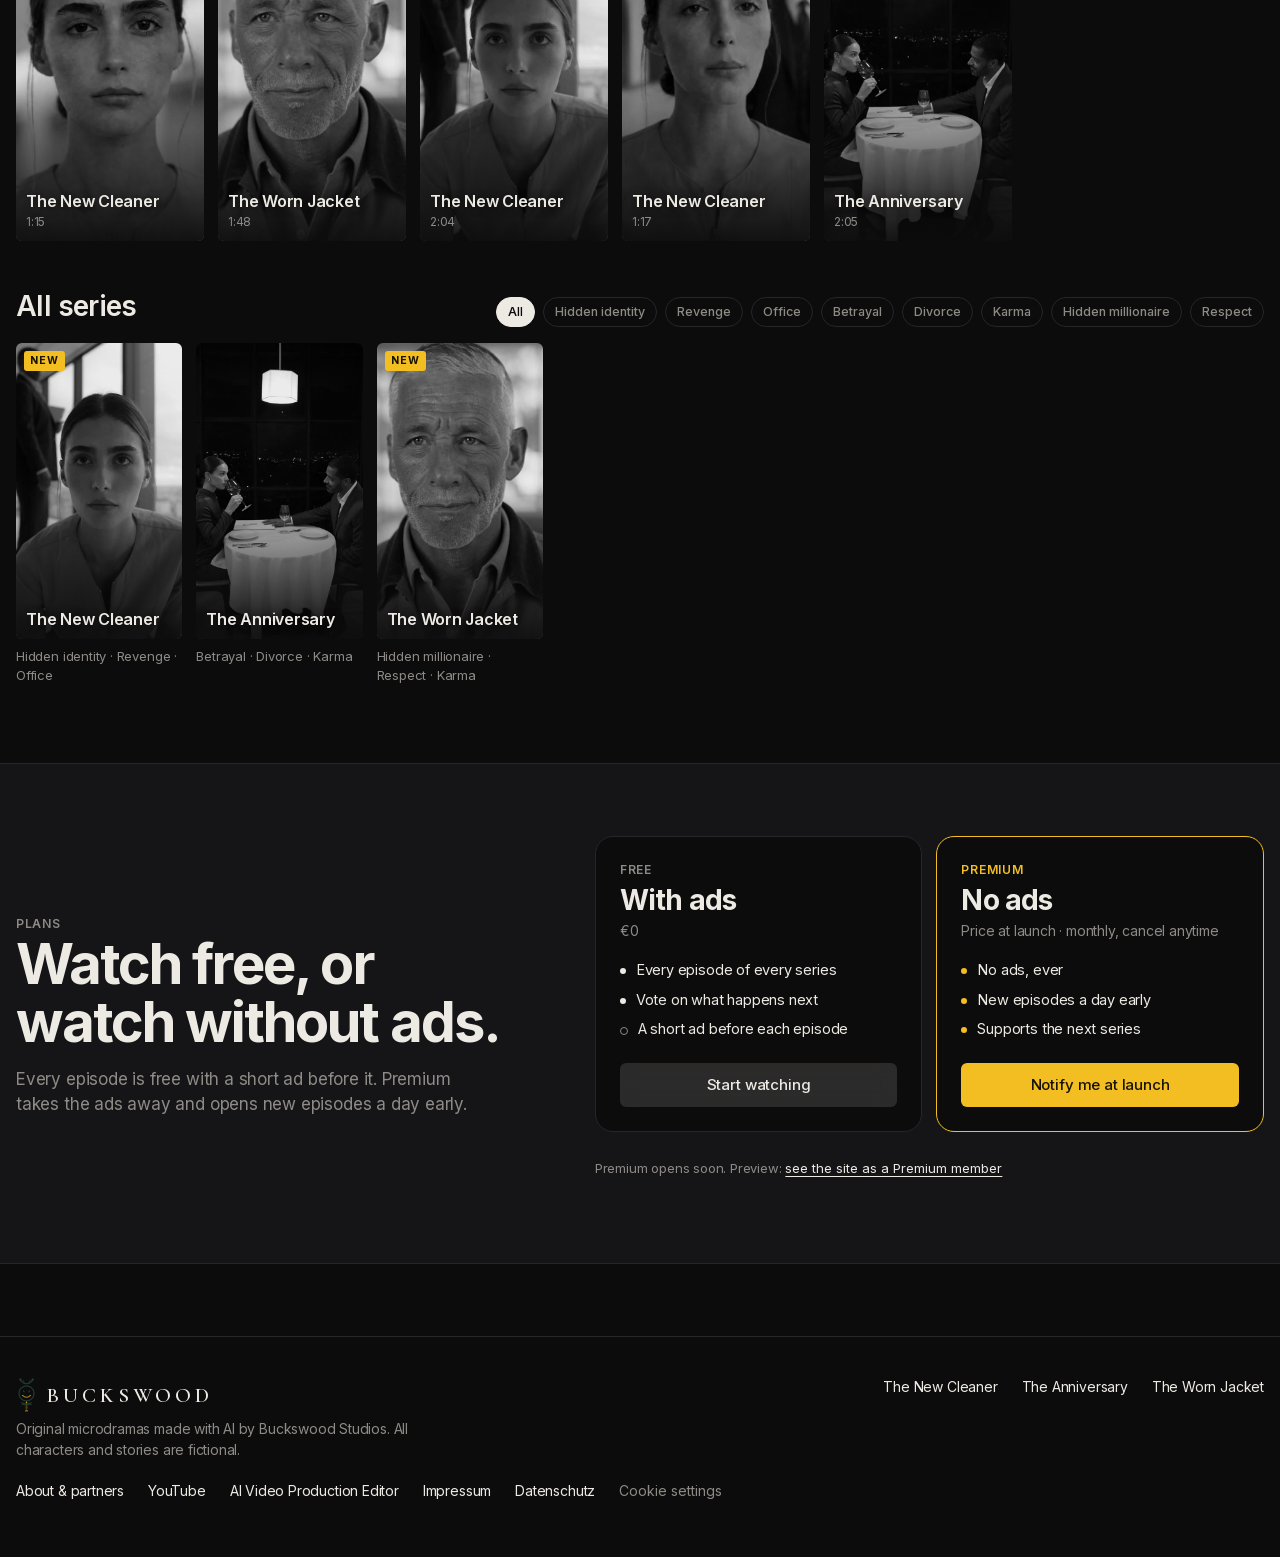
==== commit 2ecc5ee5: "SEO, privacy policy and consent banner - Series pages with TVSeries/VideoObject structured data, sit" ====
--- a/index.html
+++ b/index.html
@@ -3,23 +3,23 @@
 <head>
 <meta charset="utf-8">
 <meta name="viewport" content="width=device-width, initial-scale=1, viewport-fit=cover">
-<title>Buckswood Studios</title>
+<title>Buckswood Studios – Watch Original Microdramas</title>
 <meta name="description" content="Original microdramas from Buckswood Studios: two-minute episodes about betrayal, revenge and second chances. Watch free with ads, or ad-free with Premium.">
 <meta name="theme-color" content="#0C0C0D">
 <meta property="og:type" content="website">
-<meta property="og:url" content="https://buckswood.art/">
-<link rel="canonical" href="https://buckswood.art/">
+<meta property="og:site_name" content="Buckswood Studios">
+<meta property="og:url" content="https://www.buckswood.art/">
+<link rel="canonical" href="https://www.buckswood.art/">
 <meta property="og:title" content="Buckswood Studios – Original Microdramas">
 <meta property="og:description" content="Two-minute episodes about betrayal, revenge and second chances.">
-<meta property="og:image" content="https://buckswood.art/assets/microdramas/banner.jpg">
+<meta property="og:image" content="https://www.buckswood.art/assets/microdramas/banner.jpg">
 <meta name="twitter:card" content="summary_large_image">
 <link rel="icon" type="image/png" href="assets/mark.png">
-<link rel="preconnect" href="https://fonts.googleapis.com">
-<link rel="preconnect" href="https://fonts.gstatic.com" crossorigin>
-<link href="https://fonts.googleapis.com/css2?family=Inter:wght@400..800&family=Cormorant+Garamond:wght@600&display=swap" rel="stylesheet">
+<link rel="stylesheet" href="/assets/fonts/fonts.css">
+<link rel="stylesheet" href="/assets/consent.css">
 <link rel="stylesheet" href="assets/platform.css">
 <script type="application/ld+json">
-{"@context":"https://schema.org","@type":"Organization","name":"Buckswood Studios","url":"https://buckswood.art/","logo":"https://buckswood.art/assets/mark.png","founder":{"@type":"Person","name":"Ludwig Maximillian Kienle"},"sameAs":["https://www.youtube.com/@Buckswood-Studios"]}
+{"@context":"https://schema.org","@graph":[{"@type":"Organization","@id":"https://www.buckswood.art/#org","name":"Buckswood Studios","url":"https://www.buckswood.art/","logo":"https://www.buckswood.art/assets/mark.png","email":"luikienle@gmail.com","founder":{"@type":"Person","name":"Ludwig Maximillian Kienle"},"sameAs":["https://www.youtube.com/@Buckswood-Studios"]},{"@type":"WebSite","name":"Buckswood Studios","url":"https://www.buckswood.art/","publisher":{"@id":"https://www.buckswood.art/#org"},"inLanguage":"en"},{"@type":"ItemList","name":"Series","itemListElement":[{"@type":"ListItem","position":1,"url":"https://www.buckswood.art/series/the-new-cleaner"},{"@type":"ListItem","position":2,"url":"https://www.buckswood.art/series/the-anniversary"},{"@type":"ListItem","position":3,"url":"https://www.buckswood.art/series/the-worn-jacket"}]}]}
 </script>
 <style>
 /* featured banner */
@@ -110,13 +110,13 @@
   <div class="shell">
     <div class="copy">
       <div class="meta"><span class="badge" id="f-badge">New episode</span><span class="label" id="f-label"></span></div>
-      <h1 id="f-title"></h1>
-      <p class="hook" id="f-hook"></p>
-      <p class="log" id="f-log"></p>
+      <h1 id="f-title">The New Cleaner</h1>
+      <p class="hook" id="f-hook">They mocked the cleaner. She owns the company.</p>
+      <p class="log" id="f-log">On her first day, the new cleaner gets kicked, mocked and told she's "done by lunch" by people who have no idea she just bought the company.</p>
       <div class="tags" id="f-tags"></div>
       <div class="acts">
-        <a class="btn btn-spot" id="f-play" href="watch"><svg viewBox="0 0 24 24" fill="currentColor"><path d="M8 5v14l11-7z"/></svg><span>Play episode 1</span></a>
-        <a class="btn" id="f-latest" href="watch">Latest episode</a>
+        <a class="btn btn-spot" id="f-play" href="watch#the-new-cleaner-1"><svg viewBox="0 0 24 24" fill="currentColor"><path d="M8 5v14l11-7z"/></svg><span>Play episode 1</span></a>
+        <a class="btn" id="f-latest" href="series/the-new-cleaner">All episodes</a>
       </div>
       <div class="picker" id="picker" aria-label="Choose a featured series"></div>
     </div>
@@ -179,15 +179,23 @@
       <a class="brand" href="/"><img src="assets/mark.png" alt=""><span>BUCKSWOOD</span></a>
       <p>Original microdramas made with AI by Buckswood Studios. All characters and stories are fictional.</p>
     </div>
+    <nav aria-label="Series">
+      <a href="series/the-new-cleaner">The New Cleaner</a>
+      <a href="series/the-anniversary">The Anniversary</a>
+      <a href="series/the-worn-jacket">The Worn Jacket</a>
+    </nav>
     <nav aria-label="Footer">
       <a href="about">About &amp; partners</a>
       <a href="https://www.youtube.com/@Buckswood-Studios">YouTube</a>
       <a href="editor">AI Video Production Editor</a>
       <a href="impressum">Impressum</a>
+      <a href="datenschutz">Datenschutz</a>
+      <button type="button" class="linkish" data-consent>Cookie settings</button>
     </nav>
   </div>
 </footer>
 
+<script src="/assets/consent.js"></script>
 <script src="assets/catalog.js"></script>
 <script>
 (function(){
@@ -233,8 +241,7 @@
     var tags=document.getElementById('f-tags');tags.textContent='';
     s.tags.forEach(function(t){var c=document.createElement('span');c.className='chip';c.textContent=t;tags.appendChild(c)});
     document.getElementById('f-play').href='watch#'+s.eps[0].id;
-    var l=document.getElementById('f-latest');l.href='watch#'+last.id;l.textContent=s.eps.length>1?'Latest: episode '+last.n:'Episode details';
-    l.hidden=s.eps.length<2;
+    var l=document.getElementById('f-latest');l.href='series/'+s.id;l.textContent='All episodes';
     video.poster='assets/microdramas/'+s.loop+'.jpg';video.src='assets/microdramas/'+s.loop+'.mp4';
     if(!calm)video.play().catch(function(){});
     picker.querySelectorAll('button').forEach(function(b,j){b.setAttribute('aria-current',j===i);b.querySelector('img').classList.toggle('lit',j===i)});
@@ -256,7 +263,7 @@
   // ---- trending, ranked
   var ranked=document.getElementById('ranked');
   S.slice().sort(function(a,b){return a.rank-b.rank}).forEach(function(s){
-    var c=card('watch#'+s.eps[0].id,s.cover,s.title,s.eps.length+(s.eps.length>1?' episodes':' episode'));
+    var c=card('series/'+s.id,s.cover,s.title,s.eps.length+(s.eps.length>1?' episodes':' episode'));
     var n=document.createElement('span');n.className='num';n.setAttribute('aria-hidden','true');n.textContent=s.rank;
     c.insertBefore(n,c.firstChild);c.setAttribute('aria-label','Number '+s.rank+': '+s.title);ranked.appendChild(c);
   });
@@ -278,7 +285,7 @@
   function renderGrid(){
     grid.textContent='';
     S.filter(function(s){return active==='All'||s.tags.indexOf(active)>=0}).forEach(function(s){
-      var c=card('watch#'+s.eps[0].id,s.cover,s.title,null,latest(s).isNew?[{t:'New'}]:null);
+      var c=card('series/'+s.id,s.cover,s.title,null,latest(s).isNew?[{t:'New'}]:null);
       var u=document.createElement('div');u.className='under';u.textContent=s.tags.join(' · ');c.appendChild(u);grid.appendChild(c);
     });
   }
--- a/assets/fonts/fonts.css
+++ b/assets/fonts/fonts.css
@@ -0,0 +1,5 @@
+/* Self-hosted Google Fonts (SIL Open Font License), latin subset.
+   Served from this site so no visitor data goes to Google Fonts. */
+@font-face{font-family:'Cormorant Garamond';font-style:normal;font-weight:500 700;font-display:swap;src:url(/assets/fonts/cormorant-garamond-latin.woff2) format('woff2');unicode-range:U+0000-00FF, U+0131, U+0152-0153, U+02BB-02BC, U+02C6, U+02DA, U+02DC, U+0304, U+0308, U+0329, U+2000-206F, U+20AC, U+2122, U+2191, U+2193, U+2212, U+2215, U+FEFF, U+FFFD}
+@font-face{font-family:'Inter';font-style:normal;font-weight:400 800;font-display:swap;src:url(/assets/fonts/inter-latin.woff2) format('woff2');unicode-range:U+0000-00FF, U+0131, U+0152-0153, U+02BB-02BC, U+02C6, U+02DA, U+02DC, U+0304, U+0308, U+0329, U+2000-206F, U+20AC, U+2122, U+2191, U+2193, U+2212, U+2215, U+FEFF, U+FFFD}
+@font-face{font-family:'Jost';font-style:normal;font-weight:400 600;font-display:swap;src:url(/assets/fonts/jost-latin.woff2) format('woff2');unicode-range:U+0000-00FF, U+0131, U+0152-0153, U+02BB-02BC, U+02C6, U+02DA, U+02DC, U+0304, U+0308, U+0329, U+2000-206F, U+20AC, U+2122, U+2191, U+2193, U+2212, U+2215, U+FEFF, U+FFFD}
--- a/assets/consent.css
+++ b/assets/consent.css
@@ -0,0 +1,13 @@
+/* Consent banner for assets/consent.js. Self-contained so every page can use it.
+   Both choices carry the same visual weight. */
+.consent{position:fixed;z-index:60;left:max(16px,env(safe-area-inset-left,0px));right:max(16px,env(safe-area-inset-right,0px));bottom:calc(16px + env(safe-area-inset-bottom,0px));max-width:560px;margin:0 auto;background:#151517;color:#EDEAE4;border:1px solid #26262A;border-radius:18px;padding:20px 22px;box-shadow:0 30px 80px -20px #000;font-family:-apple-system,"SF Pro Text",BlinkMacSystemFont,"Inter","Helvetica Neue",Arial,sans-serif}
+.consent[hidden]{display:none}
+.consent h2{margin:0;font-size:19px;font-weight:600;letter-spacing:-.02em;color:#EDEAE4;font-family:inherit}
+.consent p{margin:8px 0 0;font-size:14.5px;line-height:1.45;color:#8E8B86}
+.consent p a{color:#EDEAE4}
+.consent-acts{display:grid;grid-template-columns:1fr 1fr;gap:10px;margin-top:16px}
+.consent-acts button{min-height:44px;border:0;border-radius:10px;background:#2B2B30;color:#EDEAE4;font:500 15px/1.2 inherit;font-family:inherit;cursor:pointer}
+.consent-acts button:hover{background:#3A3A40}
+.consent-acts button:focus-visible{outline:2px solid #F2BE22;outline-offset:2px}
+.linkish{background:none;border:0;padding:0;color:inherit;font:inherit;cursor:pointer;text-decoration:none}
+.linkish:hover{color:#F2BE22}
--- a/assets/platform.css
+++ b/assets/platform.css
@@ -104,3 +104,4 @@
   .brand span{font-size:17px;letter-spacing:.14em}
 }
 @media (prefers-reduced-motion:reduce){*{transition:none!important;animation:none!important;scroll-behavior:auto!important}}
+
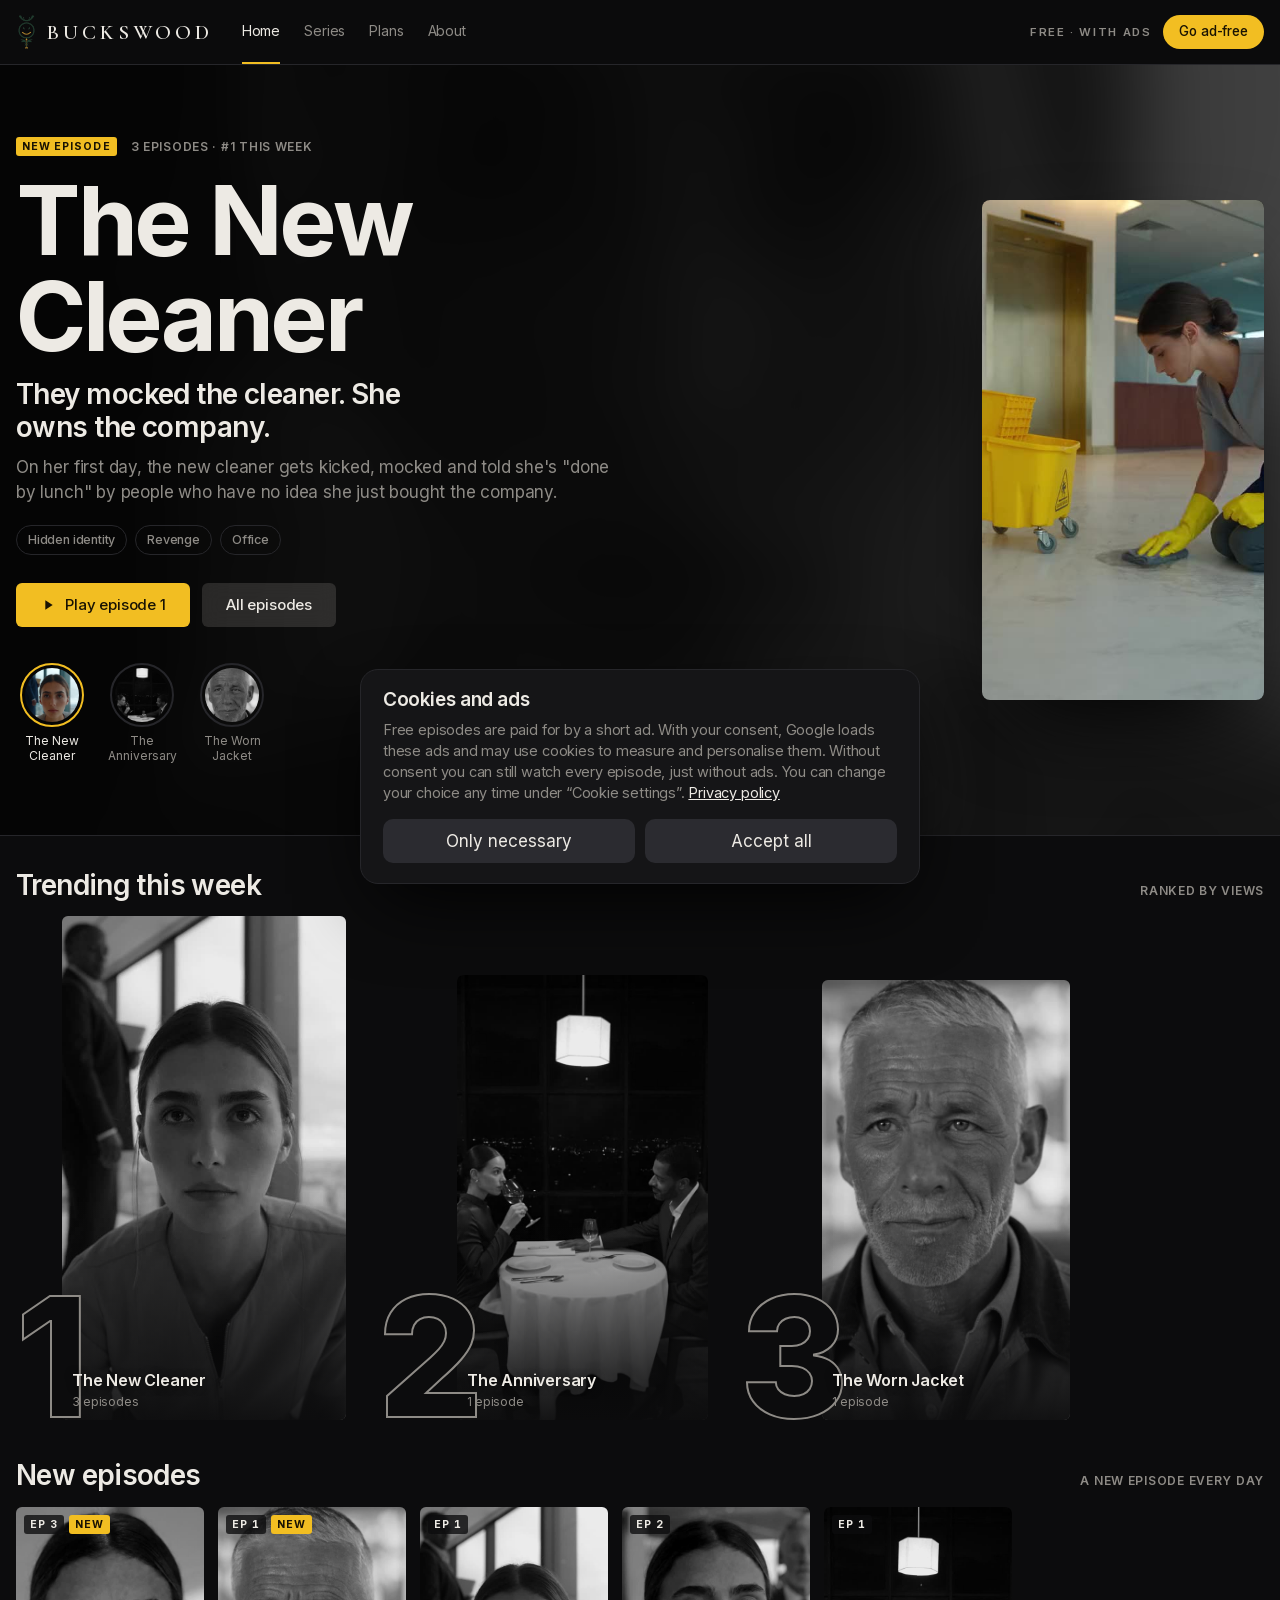
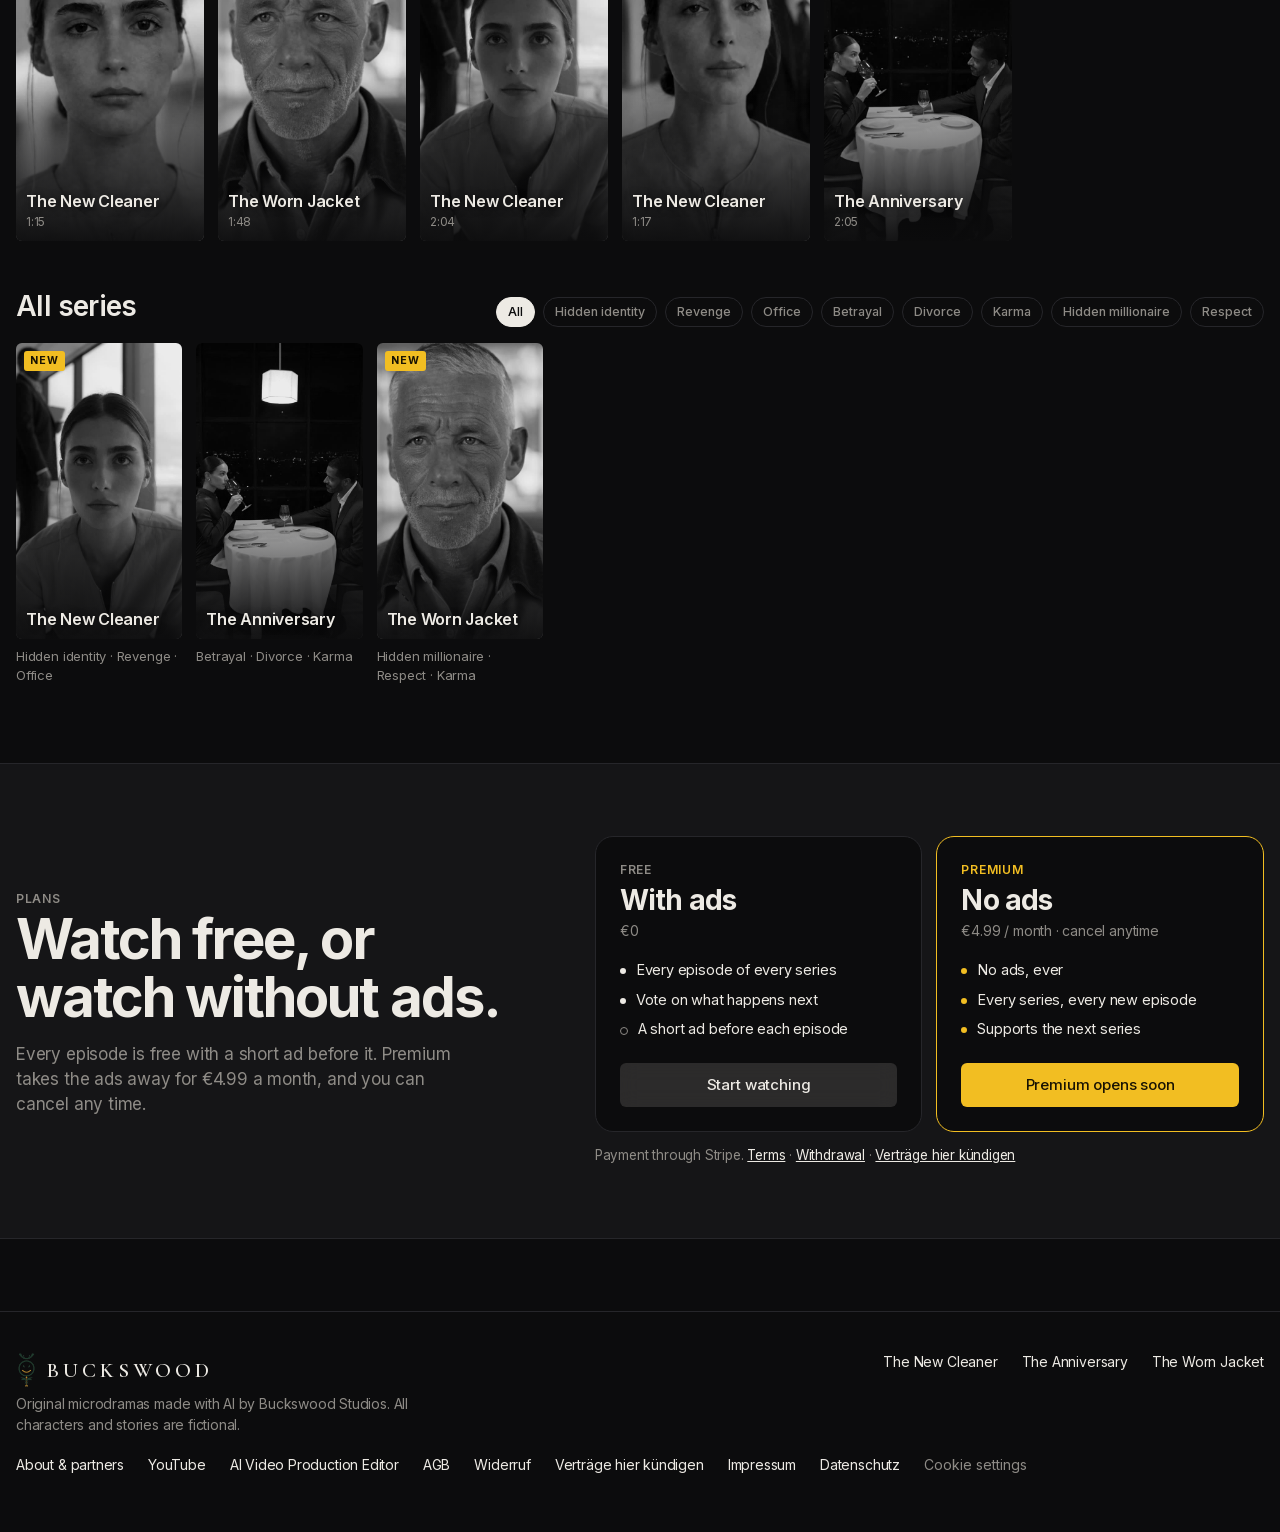
==== commit 1e219f88: "Premium subscription with Stripe - /api: checkout, activate, me, portal, cancel (Stripe REST, no dep" ====
--- a/index.html
+++ b/index.html
@@ -3,6 +3,7 @@
 <head>
 <meta charset="utf-8">
 <meta name="viewport" content="width=device-width, initial-scale=1, viewport-fit=cover">
+<meta name="google-adsense-account" content="ca-pub-2272299323344536">
 <title>Buckswood Studios – Watch Original Microdramas</title>
 <meta name="description" content="Original microdramas from Buckswood Studios: two-minute episodes about betrayal, revenge and second chances. Watch free with ads, or ad-free with Premium.">
 <meta name="theme-color" content="#0C0C0D">
@@ -70,8 +71,8 @@
 .plan li::before{content:"";flex:none;width:6px;height:6px;margin-top:9px;border-radius:50%;background:var(--paper)}
 .plan li.minus::before{background:none;border:1px solid var(--ash)}
 .plan.premium li::before{background:var(--bucket)}
-.preview{grid-column:1/-1;font-size:13px;color:var(--ash)}
-.preview button{background:none;border:0;padding:0;color:var(--paper);text-decoration:underline;text-underline-offset:3px;cursor:pointer}
+.plan-msg{grid-column:1/-1;font-size:13.5px;color:var(--ash);margin:0}
+.plan-msg a{color:var(--paper)}
 
 @media (max-width:860px){
   .feature .shell{grid-template-columns:1fr}
@@ -151,7 +152,7 @@
     <div class="intro">
       <span class="label">Plans</span>
       <h2>Watch free, or watch without ads.</h2>
-      <p>Every episode is free with a short ad before it. Premium takes the ads away and opens new episodes a day early.</p>
+      <p>Every episode is free with a short ad before it. Premium takes the ads away for €4.99 a month, and you can cancel any time.</p>
     </div>
     <div class="tiers">
       <div class="plan">
@@ -164,11 +165,11 @@
       <div class="plan premium">
         <span class="label" style="color:var(--bucket)">Premium</span>
         <h3>No ads</h3>
-        <span class="price">Price at launch · monthly, cancel anytime</span>
-        <ul><li>No ads, ever</li><li>New episodes a day early</li><li>Supports the next series</li></ul>
-        <a class="btn btn-spot" href="mailto:luikienle@gmail.com?subject=Buckswood%20Premium%20%E2%80%93%20notify%20me">Notify me at launch</a>
+        <span class="price">€4.99 / month · cancel anytime</span>
+        <ul><li>No ads, ever</li><li>Every series, every new episode</li><li>Supports the next series</li></ul>
+        <a class="btn btn-spot" href="/premium" id="buy">Go Premium</a>
       </div>
-      <p class="preview" id="preview">Premium opens soon. Preview: <button type="button" id="preview-toggle">see the site as a Premium member</button></p>
+      <p class="plan-msg" id="plan-msg" role="status">Payment through Stripe. <a href="/agb">Terms</a> · <a href="/widerruf">Withdrawal</a> · <a href="/kuendigen">Verträge hier kündigen</a></p>
     </div>
   </div>
 </section>
@@ -188,6 +189,9 @@
       <a href="about">About &amp; partners</a>
       <a href="https://www.youtube.com/@Buckswood-Studios">YouTube</a>
       <a href="editor">AI Video Production Editor</a>
+      <a href="/agb">AGB</a>
+      <a href="/widerruf">Widerruf</a>
+      <a href="/kuendigen">Verträge hier kündigen</a>
       <a href="impressum">Impressum</a>
       <a href="datenschutz">Datenschutz</a>
       <button type="button" class="linkish" data-consent>Cookie settings</button>
@@ -212,14 +216,18 @@
   function latest(s){return s.eps[s.eps.length-1]}
 
   // ---- membership label
+  var buy=document.getElementById('buy');
   function renderTier(){
     var p=BW.isPremium(),t=document.getElementById('tier');
     t.textContent=p?'Premium · no ads':'Free · with ads';t.classList.toggle('premium',p);
     document.getElementById('go-premium').hidden=p;
-    document.getElementById('preview-toggle').textContent=p?'switch back to Free':'see the site as a Premium member';
+    buy.textContent=p?'Manage Premium':(BW.canBuy()?'Go Premium':'Premium opens soon');
   }
-  document.getElementById('preview-toggle').addEventListener('click',function(){BW.setPremium(!BW.isPremium());renderTier()});
-  renderTier();
+  // Premium buttons start Stripe Checkout right away; everything else goes to /premium.
+  buy.addEventListener('click',function(e){
+    if(BW.canBuy()&&!BW.isPremium()){e.preventDefault();BW.checkout(buy,document.getElementById('plan-msg'))}
+  });
+  BW.membership().then(renderTier);
 
   // ---- featured banner
   var cur=0,timer=null,video=document.getElementById('f-video'),picker=document.getElementById('picker');
